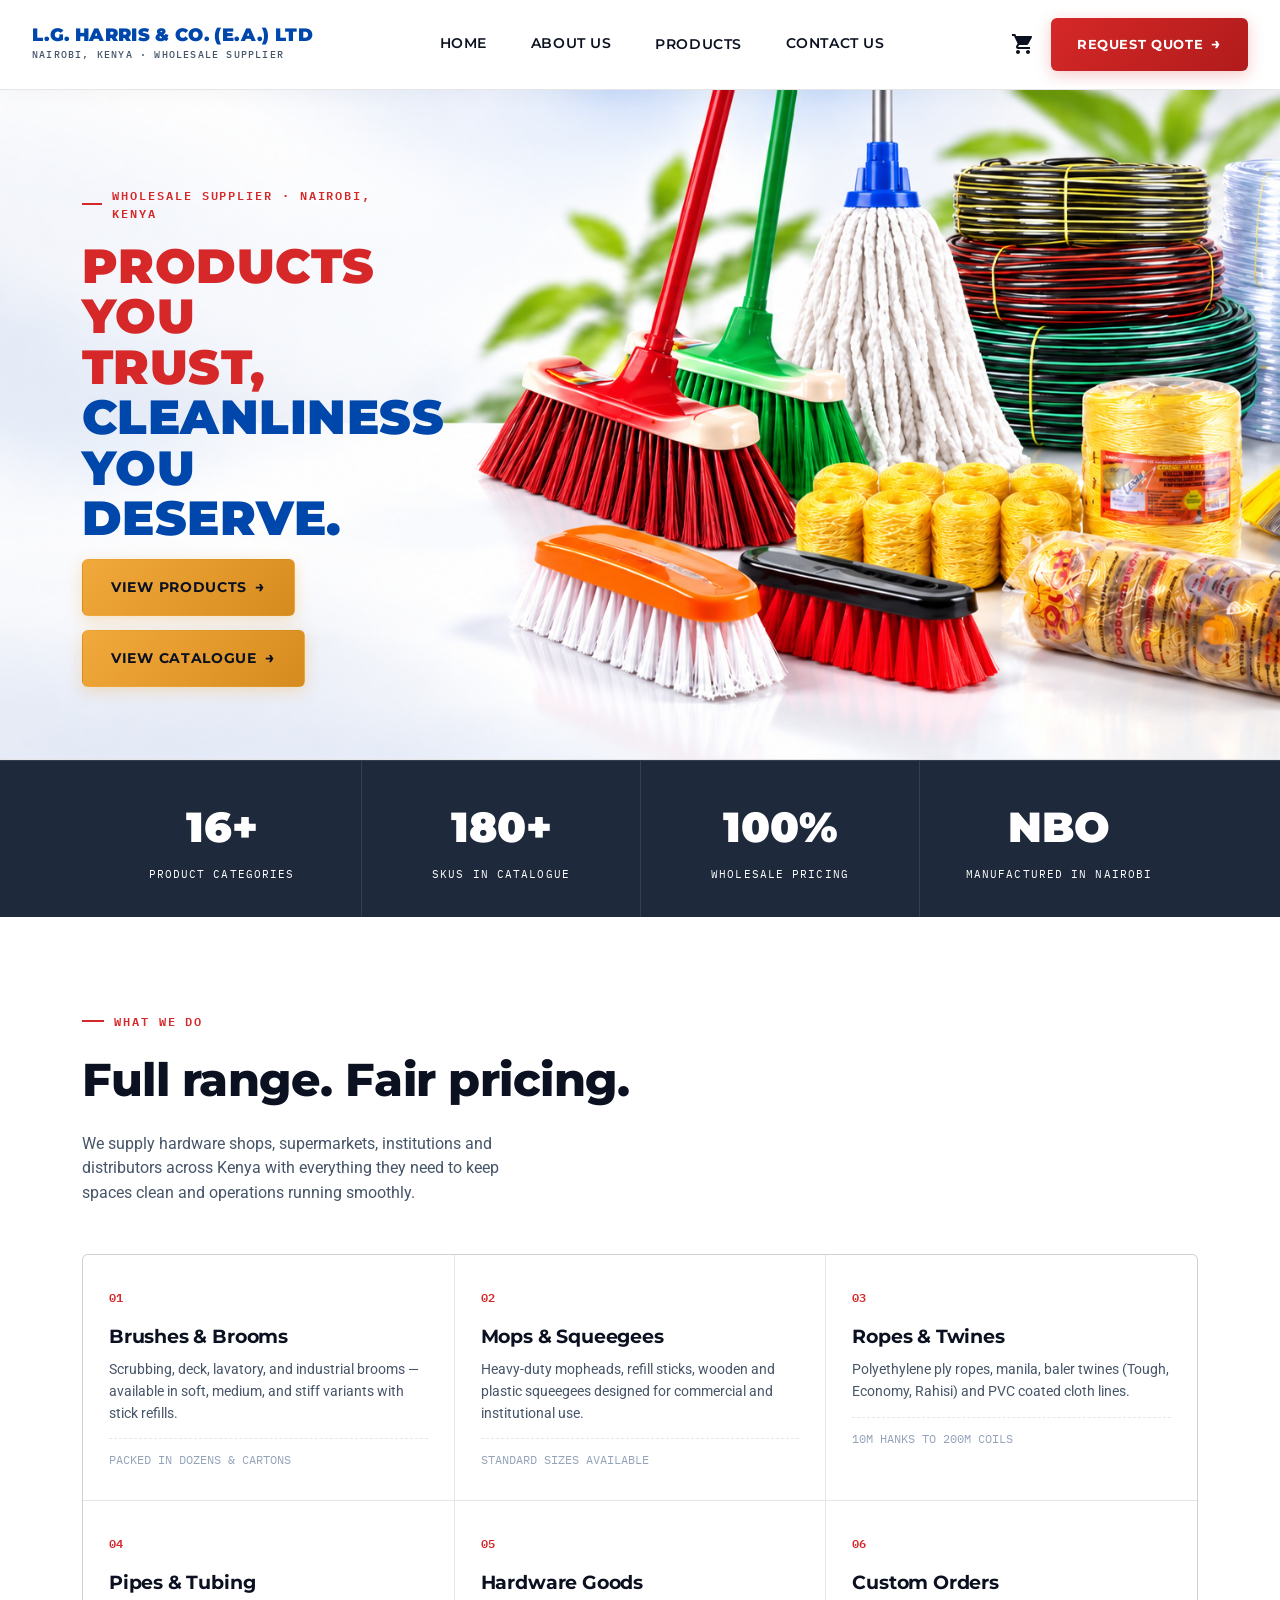
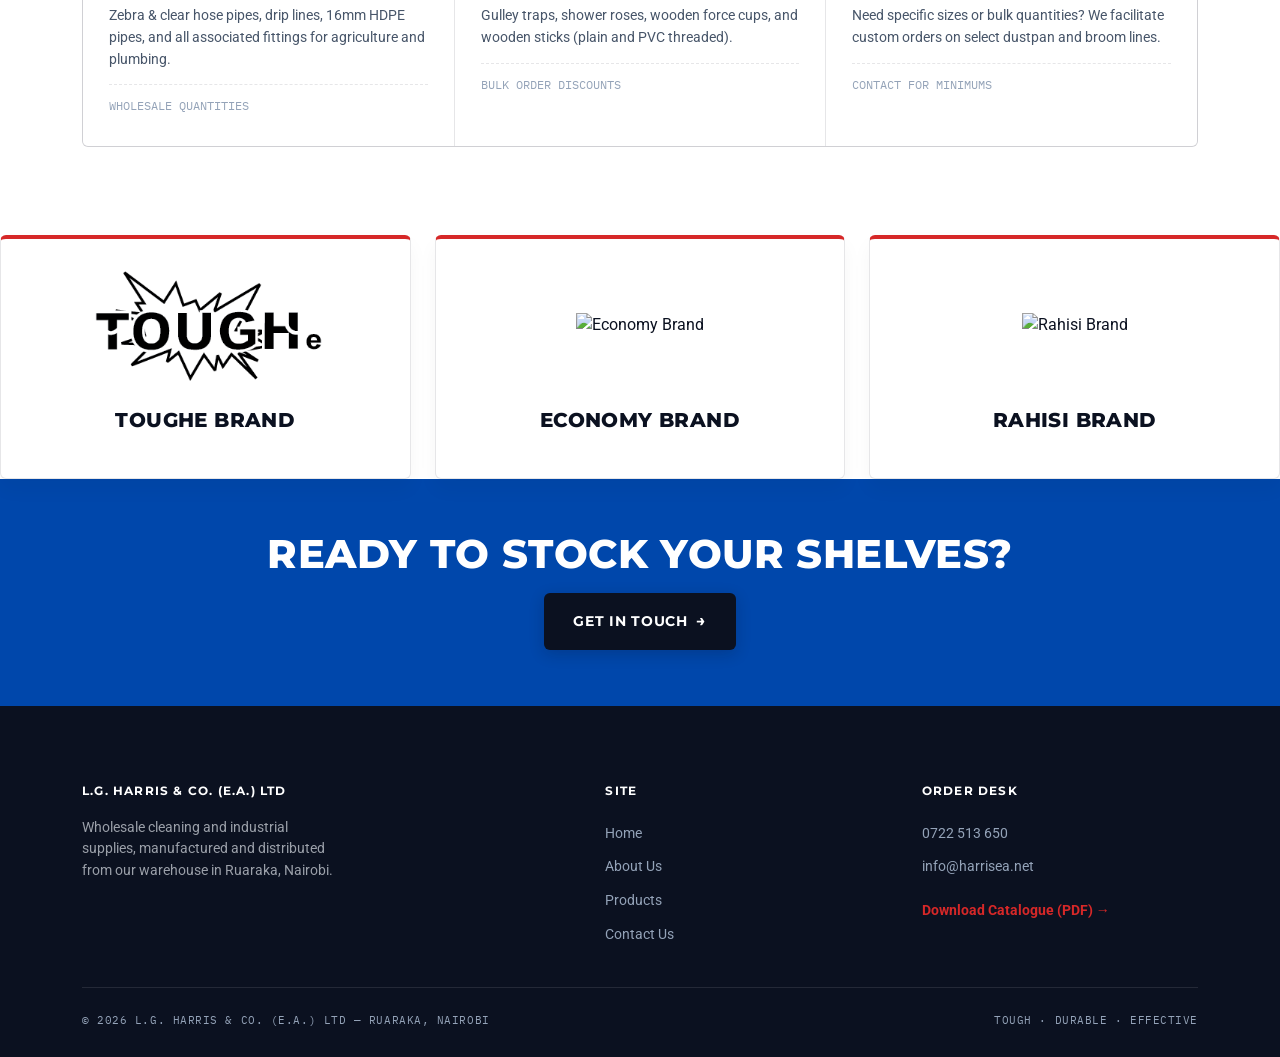
==== index.html @ 60a6fe1a "Update index.html" ====
<!DOCTYPE html>
<html lang="en">
<head>
<meta charset="UTF-8">
<meta name="viewport" content="width=device-width, initial-scale=1.0">
<title>L.G. Harris & Co. (E.A.) Ltd — Wholesale Cleaning & Industrial Supplies</title>
<meta name="description" content="Wholesale distributor of cleaning and industrial supplies in Kenya. Brushes, brooms, mops, ropes, and hose pipes.">
<link rel="stylesheet" href="styles.css">
</head>
<body>

<header class="site-nav">
  <div class="nav-inner">
    <a href="index.html" class="logo">
      <span class="logo-main">L.G. Harris &amp; Co. (E.A.) Ltd</span>
      <span class="logo-sub">Nairobi, Kenya · Wholesale Supplier</span>
    </a>
           <nav class="primary-links">
      <a href="index.html">Home</a>
      <a href="about-us.html">About Us</a>
      <div class="has-mega-menu">
        <a href="products.html">Products</a>
        <div class="mega-menu">
          <div class="mega-menu-col">
            <h5>Brushes</h5>
            <a href="products.html?category=Scrubbing Brushes">Scrubbing Brushes</a>
            <a href="products.html?category=Lavatory Brushes">Lavatory Brushes</a>
            <a href="products.html?category=Deck Scrubbing Brushes">Deck Scrubbing Brushes</a>
            <a href="products.html?category=Shoe Brushes">Shoe Brushes</a>
            <a href="products.html?category=Bottle Brushes">Bottle Brushes</a>
            <a href="products.html?category=Cobweb Brushes">Cobweb Brushes</a>
            <a href="products.html?category=Wire Brush">Wire Brush</a>
          </div>
          <div class="mega-menu-col">
            <h5>Brooms</h5>
            <a href="products.html?category=Brooms">Brooms</a>
            <a href="products.html?category=Industrial Brooms">Industrial Brooms</a>
            <a href="products.html?category=Hard Brooms">Hard Brooms</a>
            <a href="products.html?category=Plastic Broom Refill">Plastic Broom Refill</a>
            <a href="products.html?category=Brooms With Hooks">Brooms With Hooks</a>
            <a href="products.html?category=Light Sweeping Brooms">Light Sweeping Brooms</a>
            <a href="products.html?category=Wooden Sticks">Wooden Sticks</a>
          </div>
          <div class="mega-menu-col">
            <h5>Mops & More</h5>
            <a href="products.html?category=Mops">Mops</a>
            <a href="products.html?category=Squeegee">Squeegee</a>
            <a href="products.html?category=Dustpan And Brush">Dustpan And Brush</a>
            <a href="products.html?category=Cloth Line PVC">Cloth Line PVC</a>
            <a href="products.html?category=Polyethylene Ropes">Polyethylene Ropes</a>
            <a href="products.html?category=Hardware Goods">Hardware Goods</a>
            <a href="products.html?category=Force Cups">Force Cups</a>
            <a href="products.html?category=Hose Pipes">Hose Pipes</a>
          </div>
        </div>
      </div>
      <a href="contact-us.html">Contact Us</a>
    </nav>

    <div class="nav-actions">
      <a href="contact-us.html" class="nav-cart" title="View Inquiry List">
        <svg viewBox="0 0 24 24"><path d="M7 18c-1.1 0-1.99.9-1.99 2S5.9 22 7 22s2-.9 2-2-.9-2-2-2zM1 2v2h2l3.6 7.59-1.35 2.45c-.16.28-.25.61-.25.96 0 1.1.9 2 2 2h12v-2H7.42c-.14 0-.25-.11-.25-.25l.03-.12.9-1.63h7.45c.75 0 1.41-.41 1.75-1.03l3.58-6.49c.08-.14.12-.31.12-.48 0-.55-.45-1-1-1H5.21l-.94-2H1zm16 16c-1.1 0-1.99.9-1.99 2s.89 2 1.99 2 2-.9 2-2-.9-2-2-2z"/></svg>
        <span id="navCartCount">0</span>
      </a>
      <a href="contact-us.html" class="nav-cta">Request Quote</a>
    </div>
    <button class="hamburger" aria-label="Toggle menu">
      <span></span><span></span><span></span>
    </button>
  </div>
  <div class="mobile-panel">
    <a href="index.html">Home</a>
    <a href="about-us.html">About Us</a>
    <a href="products.html">Products</a>
    <a href="contact-us.html">Contact Us</a>
  </div>
</header>

<section class="hero hero-dark">
  <img src="images/home.png" alt="L.G. Harris Warehouse Background" class="hero-bg-img">
  <div class="hero-overlay"></div>
  <div class="wrap">
    <div class="hero-grid">
      <div>
        <span class="eyebrow">Wholesale Supplier · Nairobi, Kenya</span>
        <h1 class="display">Products you Trust, <br><span class="accent">cleanliness you Deserve.</span></h1>
        <div class="btn-row">
          <a href="product.html" class="btn btn-primary">View Products</a>
          <a href="catalogue.pdf" target="_blank" class="btn btn-primary">View Catalogue</a>
        </div>
      </div>
    </div>
  </div>
</section>

<section class="stats">
  <div class="wrap">
    <div class="stats-grid">
      <div class="stat reveal">
        <div class="num" data-target="16" data-suffix="+">0</div>
        <div class="lbl">Product Categories</div>
      </div>
      <div class="stat reveal">
        <div class="num" data-target="180" data-suffix="+">0</div>
        <div class="lbl">SKUs In Catalogue</div>
      </div>
      <div class="stat reveal">
        <div class="num" data-target="100" data-suffix="%">0</div>
        <div class="lbl">Wholesale Pricing</div>
      </div>
      <div class="stat reveal">
        <div class="num">NBO</div>
        <div class="lbl">Manufactured in Nairobi</div>
      </div>
    </div>
  </div>
</section>

<section class="section">
  <div class="wrap">
    <div class="section-head reveal">
      <span class="eyebrow">What We Do</span>
      <h2>Full range. Fair pricing.</h2>
      <p>We supply hardware shops, supermarkets, institutions and distributors across Kenya with everything they need to keep spaces clean and operations running smoothly.</p>
    </div>
    <div class="cat-grid reveal">
      <div class="cat-card">
        <span class="idx">01</span>
        <h3>Brushes & Brooms</h3>
        <p>Scrubbing, deck, lavatory, and industrial brooms — available in soft, medium, and stiff variants with stick refills.</p>
        <div class="pack">PACKED IN DOZENS & CARTONS</div>
      </div>
      <div class="cat-card">
        <span class="idx">02</span>
        <h3>Mops & Squeegees</h3>
        <p>Heavy-duty mopheads, refill sticks, wooden and plastic squeegees designed for commercial and institutional use.</p>
        <div class="pack">STANDARD SIZES AVAILABLE</div>
      </div>
      <div class="cat-card">
        <span class="idx">03</span>
        <h3>Ropes & Twines</h3>
        <p>Polyethylene ply ropes, manila, baler twines (Tough, Economy, Rahisi) and PVC coated cloth lines.</p>
        <div class="pack">10M HANKS TO 200M COILS</div>
      </div>
      <div class="cat-card">
        <span class="idx">04</span>
        <h3>Pipes & Tubing</h3>
        <p>Zebra & clear hose pipes, drip lines, 16mm HDPE pipes, and all associated fittings for agriculture and plumbing.</p>
        <div class="pack">WHOLESALE QUANTITIES</div>
      </div>
      <div class="cat-card">
        <span class="idx">05</span>
        <h3>Hardware Goods</h3>
        <p>Gulley traps, shower roses, wooden force cups, and wooden sticks (plain and PVC threaded).</p>
        <div class="pack">BULK ORDER DISCOUNTS</div>
      </div>
      <div class="cat-card">
        <span class="idx">06</span>
        <h3>Custom Orders</h3>
        <p>Need specific sizes or bulk quantities? We facilitate custom orders on select dustpan and broom lines.</p>
        <div class="pack">CONTACT FOR MINIMUMS</div>
      </div>
    </div>
  </div>
</section>

        <div class="brand-row reveal">
      <div class="brand-card">
        <div class="brand-logo"><img src="images/logo-toughe.png" alt="TOUGHe Brand"></div>
        <h4>TOUGHe Brand</h4>
      </div>
      <div class="brand-card">
        <div class="brand-logo"><img src="images/logo-economy.png" alt="Economy Brand"></div>
        <h4>Economy Brand</h4>
      </div>
      <div class="brand-card">
        <div class="brand-logo"><img src="images/logo-rahisi.png" alt="Rahisi Brand"></div>
        <h4>Rahisi Brand</h4>
      </div>
    </div>
    
</section>

<section class="cta-banner">
  <div class="wrap">
    <h2 class="display" style="letter-spacing:0.01em;">Ready to stock your shelves?</h2>
    <a href="contact-us.html" class="btn btn-primary">Get In Touch</a>
  </div>
</section>

<footer>
  <div class="wrap">
    <div class="footer-grid">
      <div>
        <h5>L.G. Harris &amp; Co. (E.A.) Ltd</h5>
        <p style="color:#9BA0A9; font-size:14px; max-width:32ch;">Wholesale cleaning and industrial supplies, manufactured and distributed from our warehouse in Ruaraka, Nairobi.</p>
      </div>
      <div>
        <h5>Site</h5>
        <a href="index.html">Home</a>
        <a href="about-us.html">About Us</a>
        <a href="products.html">Products</a>
        <a href="contact-us.html">Contact Us</a>
      </div>
      <div>
        <h5>Order Desk</h5>
        <a href="tel:+254722513650">0722 513 650</a>
        <a href="mailto:info@harrisea.net">info@harrisea.net</a>
        <a href="catalogue.pdf" target="_blank" style="margin-top:10px; color:var(--red); font-weight:700;">Download Catalogue (PDF) →</a>
      </div>
    </div>
    <div class="footer-bottom">
      <span>© 2026 L.G. HARRIS &amp; CO. (E.A.) LTD — RUARAKA, NAIROBI</span>
      <span>TOUGH · DURABLE · EFFECTIVE</span>
    </div>
  </div>
</footer>

<script src="script.js"></script>
</body>
</html>
---- styles.css ----
/* ============================================
   L.G. HARRIS & CO. — shared stylesheet
   ============================================ */

@import url('https://fonts.googleapis.com/css2?family=Montserrat:wght@400;500;600;700;800;900&family=Roboto:wght@300;400;500;700&family=IBM+Plex+Mono:wght@500;600&display=swap');

:root{
  --blue:#0B1120;        
  --blue-soft:#1E293B;   
  --green:#0E8A4F;       
  --green-dark:#0A6B3D;
  --red:#D62828;         
  --yellow:#F2A93B;      
  --yellow-deep:#D68B1E;
  --paper:#FFFFFF;       
  --paper-dim:#F8FAFC;   
  --steel:#475569;       
  --steel-light:#94A3B8; 
  --line: rgba(11,17,32,0.10);
  --line-light: rgba(255,255,255,0.10);
  --radius: 6px;
}

*,*::before,*::after{ box-sizing:border-box; }
html{ scroll-behavior:smooth; }
body{
  margin:0;
  background:var(--paper);
  color:var(--blue);
  font-family:'Roboto', sans-serif;
  font-size:16px;
  line-height:1.55;
  -webkit-font-smoothing:antialiased;
}
img{ max-width:100%; display:block; }
a{ color:inherit; text-decoration:none; }
ul{ list-style:none; margin:0; padding:0; }
h1,h2,h3,h4{ margin:0; font-family:'Montserrat', sans-serif; font-weight:800; letter-spacing:-0.01em; }
p{ margin:0; }
button{ font-family:'Roboto', sans-serif; cursor:pointer; }

.eyebrow{ font-family:'IBM Plex Mono',monospace; font-size:12px; font-weight:600; letter-spacing:0.16em; text-transform:uppercase; color:var(--red); display:inline-flex; align-items:center; gap:10px; }
.eyebrow::before{ content:""; width:22px; height:2px; background:var(--red); display:inline-block; }
.display{ font-family:'Montserrat', sans-serif; font-weight:900; text-transform:uppercase; letter-spacing:0.01em; line-height:0.96; }
.wrap{ max-width:1180px; margin:0 auto; padding:0 32px; }
:focus-visible{ outline:3px solid var(--yellow); outline-offset:2px; }

/* NAV */
header.site-nav{ position:sticky; top:0; z-index:100; background:var(--paper); border-bottom:1px solid var(--line); box-shadow: 0 4px 20px rgba(11,17,32,0.04); }
.nav-inner{ display:flex; align-items:center; justify-content: space-between; padding:18px 32px; max-width:1280px; margin:0 auto; }
.logo{ display:flex; flex-direction:column; gap:3px; text-decoration:none; flex-shrink: 0; }
.logo-main{ font-family:'Montserrat', sans-serif; font-weight:900; font-size:18px; letter-spacing:0.02em; color:#0047AB; text-transform:uppercase; line-height:1; }
.logo-sub{ font-family:'IBM Plex Mono',monospace; font-size:10px; font-weight:500; letter-spacing:0.12em; color:var(--steel); text-transform:uppercase; }
nav.primary-links{ display:flex; align-items:center; gap:40px; flex-shrink: 0; }
nav.primary-links a{ font-family:'Montserrat', sans-serif; font-size:14px; font-weight:600; text-transform:uppercase; letter-spacing:0.04em; padding:6px 2px; border-bottom:2px solid transparent; transition:border-color .15s ease, color .15s ease; }
nav.primary-links a:hover, nav.primary-links a[aria-current="page"]{ border-color:var(--red); color:var(--red); }

.nav-actions { display:flex; align-items:center; gap:16px; flex-shrink:0; }

/* NAV CART ICON */
.nav-cart { position: relative; display: flex; align-items: center; justify-content: center; color: var(--blue); transition: color 0.2s ease; }
.nav-cart:hover { color: var(--red); }
.nav-cart svg { width: 24px; height: 24px; fill: currentColor; }
.nav-cart span { position: absolute; top: -6px; right: -8px; background: var(--red); color: #fff; font-family: 'Montserrat', sans-serif; font-weight: 800; font-size: 10px; width: 18px; height: 18px; border-radius: 50%; display: flex; align-items: center; justify-content: center; border: 2px solid #fff; }

.nav-cta{ display: inline-flex; align-items:center; gap:8px; background: linear-gradient(135deg, var(--red), #B11B1B); color: var(--paper); font-family:'Montserrat', sans-serif; font-size:13px; font-weight:700; text-transform:uppercase; letter-spacing:0.05em; padding:14px 26px; border:none; border-radius:var(--radius); transition:all 0.3s cubic-bezier(0.25, 0.8, 0.25, 1); box-shadow: 0 4px 15px rgba(214, 40, 40, 0.25); position:relative; }
.nav-cta::after{ content:"→"; font-size:16px; font-weight:700; transition: transform 0.3s ease; }
.nav-cta:hover{ transform: translateY(-3px); box-shadow: 0 8px 25px rgba(214, 40, 40, 0.35); filter: brightness(1.1); }
.nav-cta:hover::after{ transform: translateX(4px); }
.hamburger{ display:none; flex-direction:column; gap:5px; background:none; border:none; padding:8px; }
.hamburger span{ width:24px; height:2px; background:var(--blue); }
.mobile-panel{ display:none; flex-direction:column; border-top:1px solid var(--line); background:var(--paper); }
.mobile-panel a{ padding:16px 32px; border-bottom:1px solid var(--line); font-family:'Montserrat', sans-serif; font-weight:600; text-transform:uppercase; font-size:14px; letter-spacing:0.04em; }
.mobile-panel.open{ display:flex; }

/* STATS */
.stats{ background:var(--blue-soft); border-top:1px solid var(--line-light); }
.stats-grid{ display:grid; grid-template-columns:repeat(4,1fr); }
.stat{ padding:34px 20px; text-align:center; border-left:1px solid var(--line-light); }
.stat:first-child{ border-left:none; }
.stat .num{ font-family:'Montserrat', sans-serif; font-weight:900; font-size:42px; color:#FFFFFF; }
.stat .lbl{ font-family:'IBM Plex Mono',monospace; font-size:11px; letter-spacing:0.1em; text-transform:uppercase; color:#FFFFFF; margin-top:6px; }

/* SECTIONS */
.section{ padding:88px 0; }
.section.tight{ padding:64px 0; }
.section-head{ max-width:640px; margin-bottom:48px; }
.section-head h2{ font-family:'Montserrat', sans-serif; font-weight:800; font-size:clamp(30px,4vw,46px); margin:14px 0 16px; }
.section-head p{ color:var(--steel); font-size:16px; max-width:52ch; }
.section.on-dark{ background:var(--blue); color:var(--paper); }
.section.on-dark .section-head p{ color:var(--steel-light); }
.section.on-dim{ background:var(--paper-dim); }

/* CATEGORY GRID */
.cat-grid{ display:grid; grid-template-columns:repeat(3,1fr); gap:1px; background:var(--line); border:1px solid var(--line); border-radius:var(--radius); overflow:hidden; }
.cat-card{ background:var(--paper); padding:30px 26px; transition:all 0.3s ease; }
.cat-card:hover{ background:#fff; transform: translateY(-3px); }
.cat-card .idx{ font-family:'IBM Plex Mono',monospace; font-size:12px; color:var(--red); font-weight:600; }
.cat-card h3{ font-family:'Montserrat', sans-serif; font-size:19px; font-weight:700; margin:12px 0 8px; }
.cat-card p{ color:var(--steel); font-size:14px; margin-bottom:14px; }
.cat-card .pack{ font-family:'IBM Plex Mono',monospace; font-size:12px; color:var(--steel-light); border-top:1px dashed var(--line); padding-top:12px; }

/* PRODUCT PAGE */
.filter-row{ display:flex; flex-wrap:wrap; gap:10px; margin-bottom:40px; }
.filter-btn{ background:transparent; border:1px solid var(--line); padding:10px 18px; font-family:'Montserrat', sans-serif; font-size:13px; font-weight:600; text-transform:uppercase; letter-spacing:0.03em; border-radius:var(--radius); transition:all .15s ease; }
.filter-btn.active, .filter-btn:hover{ background:var(--blue); color:var(--paper); border-color:var(--blue); }
.product-grid{ display:grid; grid-template-columns:repeat(3,1fr); gap:26px; }
.product-card{ background:#fff; border:1px solid var(--line); border-radius:var(--radius); overflow:hidden; transition:transform .15s ease, box-shadow .15s ease; }
.product-card:hover{ transform:translateY(-4px); box-shadow:0 14px 28px rgba(11,17,32,0.08); }
.ph-image{ aspect-ratio:4/3; background-color: #ffffff; display:flex; align-items:center; justify-content:center; position:relative; overflow:hidden; border-bottom: 1px solid var(--line); }
.ph-image span{ font-family:'IBM Plex Mono',monospace; font-size:11px; letter-spacing:0.08em; text-transform:uppercase; color:var(--steel); background:var(--paper); border:1px dashed var(--steel-light); padding:8px 12px; }
.product-body{ padding:20px; }
.product-body .tag{ font-family:'IBM Plex Mono',monospace; font-size:11px; color:var(--red); font-weight:600; text-transform:uppercase; letter-spacing:0.06em; }
.product-body h3{ font-family:'Montserrat', sans-serif; font-size:17px; font-weight:700; margin:8px 0 6px; }
.product-body p{ font-size:13.5px; color:var(--steel); margin-bottom:12px; }
.product-body .meta{ display:flex; justify-content:space-between; align-items:center; font-family:'IBM Plex Mono',monospace; font-size:12px; color:var(--steel-light); border-top:1px solid var(--line); padding-top:12px; }
.product-body .meta a{ color:var(--red); font-weight:600; text-transform:uppercase; }

/* PRODUCT BROWSER */
.browser-layout{ display:grid; grid-template-columns:260px 1fr; gap:40px; align-items:start; }
.cat-sidebar{ position:sticky; top:96px; }
.search-box{ position:relative; margin-bottom:32px; }
.search-box input{ width:100%; border:1px solid var(--line); background:#fff; padding:13px 40px 13px 14px; font-family:'Roboto', sans-serif; font-size:14px; border-radius:var(--radius); }
.search-box input:focus{ outline:none; border-color:var(--red); }
.search-box .icon{ position:absolute; right:12px; top:50%; transform:translateY(-50%); color:var(--steel-light); pointer-events:none; }
.sidebar-label{ font-family:'IBM Plex Mono',monospace; font-size:11px; letter-spacing:0.12em; text-transform:uppercase; color:var(--red); font-weight:600; margin-bottom:14px; }
.cat-nav{ border:1px solid var(--line); max-height:520px; overflow-y:auto; border-radius:var(--radius); }
.cat-nav button{ display:block; width:100%; text-align:left; background:#fff; border:none; border-bottom:1px solid var(--line); padding:13px 16px; font-family:'Montserrat', sans-serif; font-size:13px; font-weight:700; text-transform:uppercase; letter-spacing:0.02em; color:var(--blue); transition:background .12s ease, color .12s ease; }
.cat-nav button:last-child{ border-bottom:none; }
.cat-nav button:hover{ background:var(--paper-dim); }
.cat-nav button.active{ background:var(--blue); color:var(--yellow); }
.toolbar{ display:flex; justify-content:flex-end; align-items:center; margin-bottom:20px; }
.count-note{ font-family:'IBM Plex Mono',monospace; font-size:12px; color:var(--steel); text-transform:uppercase; letter-spacing:0.06em; }
.cat-tile-grid{ display:grid; grid-template-columns:repeat(3,1fr); gap:20px; }
.cat-tile{ background:#fff; border:1px solid var(--line); text-align:center; overflow:hidden; border-radius:var(--radius); transition:transform .15s ease, box-shadow .15s ease; }
.cat-tile:hover{ transform:translateY(-3px); box-shadow:0 12px 24px rgba(11,17,32,0.08); }
.cat-tile .ph-image{ aspect-ratio:1/1; }
.cat-tile .tile-body{ padding:16px 12px 20px; }
.cat-tile h3{ font-family:'Montserrat', sans-serif; font-size:14.5px; font-weight:800; text-transform:uppercase; letter-spacing:0.02em; padding-bottom:8px; margin-bottom:6px; border-bottom:2px solid var(--red); display:inline-block; }
.cat-tile .tile-code { font-family: 'IBM Plex Mono', monospace; font-size: 11px; color: var(--steel); font-weight: 600; }
.cat-tile.hidden{ display:none; }

/* PROFESSIONAL IMAGE ZOOM & STYLING */
.cat-tile .ph-image img { width: 100%; height: 100%; object-fit: cover; position: absolute; top: 0; left: 0; background-color: #ffffff; transition: transform 0.4s ease-in-out; }
.cat-tile:hover .ph-image img { transform: scale(1.08); }

/* FULL LINE INDEX */
.line-group{ margin-bottom:36px; }
.line-group:last-child{ margin-bottom:0; }
.line-group h4{ font-family:'IBM Plex Mono',monospace; font-size:12px; letter-spacing:0.12em; text-transform:uppercase; color:var(--red); font-weight:600; margin-bottom:16px; padding-bottom:10px; border-bottom:1px solid var(--line); }
.line-list{ display:grid; grid-template-columns:repeat(2,1fr); gap:0 40px; }
.line-list li{ display:flex; align-items:baseline; gap:10px; font-family:'Montserrat', sans-serif; font-size:14.5px; font-weight:600; padding:11px 0; border-bottom:1px dashed var(--line); text-transform:uppercase; letter-spacing:0.01em; }
.line-list li::before{ content:"—"; color:var(--red); font-weight:700; flex-shrink:0; }

/* BRANDS */
.brand-row{ display:grid; grid-template-columns:repeat(3,1fr); gap:24px; }
.brand-card{ 
  background:#FFFFFF !important; /* Forces white background, overriding any cache */
  color:var(--blue); 
  padding:32px; 
  border-radius:var(--radius); 
  border: 1px solid var(--line);
  box-shadow: 0 10px 20px rgba(11,17,32,0.04);
  text-align: center; 
  transition: transform 0.3s ease, box-shadow 0.3s ease;
  border-top: 4px solid var(--red); /* Red accent line at top */
}
.brand-card:hover { 
  transform: translateY(-4px); 
  box-shadow: 0 14px 28px rgba(11,17,32,0.08); 
}
.brand-logo { 
  width: 100%; 
  height: 110px; 
  margin-bottom: 24px; 
  background: transparent !important; /* No grey box */
  border: none;
  border-radius: 0;
  overflow: hidden; 
  display: flex; 
  align-items: center; 
  justify-content: center; 
  padding: 0;
}
.brand-logo img { 
  width: auto;
  max-width: 100%; 
  max-height: 100%; 
  height: auto;
  object-fit: contain; 
  object-position: center;
}
.brand-card h4{ font-family:'Montserrat', sans-serif; font-weight:800; font-size:20px; text-transform:uppercase; letter-spacing:0.02em; margin-bottom:10px; color: var(--blue); }
.brand-card p{ color:var(--steel); font-size:14px; }

/* ABOUT */
.about-grid{ display:grid; grid-template-columns:0.9fr 1.1fr; gap:64px; align-items:start; }
.about-media{ aspect-ratio:3/4; background:var(--paper-dim); position:relative; overflow:hidden; border-radius:var(--radius); }
.about-media img { width: 100%; height: 100%; object-fit: cover; position: absolute; top: 0; left: 0; z-index: 1; }
.about-media::after{ content:""; position:absolute; inset:0; background: linear-gradient(to top, rgba(11,17,32,0.7) 0%, transparent 50%); z-index: 2; }
.about-media .cap{ position:absolute; bottom:20px; left:20px; color:var(--paper); font-family:'IBM Plex Mono',monospace; font-size:11px; letter-spacing:0.1em; text-transform:uppercase; z-index: 3; background: rgba(11,17,32,0.6); padding: 6px 12px; border-radius: 4px; }
.value-list{ margin-top:28px; display:flex; flex-direction:column; gap:0; }
.value-item{ display:flex; gap:16px; padding:18px 0; border-bottom:1px solid var(--line); }
.value-item:first-child{ border-top:1px solid var(--line); }
.value-item .check{ width:26px; height:26px; flex-shrink:0; background:var(--red); display:flex; align-items:center; justify-content:center; font-family:'Montserrat', sans-serif; font-weight:800; font-size:14px; color:var(--paper); border-radius:4px; }
.value-item p{ font-size:15px; color:var(--steel); padding-top:3px; }
.value-item strong{ color:var(--blue); }
.timeline-note{ font-family:'IBM Plex Mono',monospace; font-size:12px; color:var(--steel-light); margin-top:24px; }

/* CONTACT */
.contact-grid{ display:grid; grid-template-columns:0.85fr 1.15fr; gap:56px; }
.info-block{ display:flex; flex-direction:column; gap:28px; }
.info-item .lbl{ font-family:'IBM Plex Mono',monospace; font-size:11px; letter-spacing:0.1em; text-transform:uppercase; color:var(--red); margin-bottom:8px; display:block; }
.info-item p, .info-item a{ font-size:16px; }
.info-item a:hover{ color:var(--red); }
form.quote-form{ background:#fff; border:1px solid var(--line); padding:36px; border-radius:var(--radius); }
.form-row{ margin-bottom:20px; }
.form-row label{ display:block; font-size:12px; font-weight:700; font-family:'Montserrat', sans-serif; text-transform:uppercase; letter-spacing:0.05em; margin-bottom:8px; color:var(--steel); }
.form-row input, .form-row textarea{ width:100%; border:1px solid var(--line); background:var(--paper-dim); padding:13px 14px; font-family:'Roboto', sans-serif; font-size:14.5px; color:var(--blue); border-radius:var(--radius); }
.form-row input:focus, .form-row textarea:focus{ outline:none; border-color:var(--red); background:#fff; }
.form-row textarea{ min-height:150px; resize:vertical; }
.submit-btn{ background:var(--red); color:var(--paper); border:none; padding:15px 30px; font-family:'Montserrat', sans-serif; font-size:14px; font-weight:700; text-transform:uppercase; letter-spacing:0.05em; width:100%; border-radius:var(--radius); transition:background .15s ease; }
.submit-btn:hover{ background:#B11B1B; }
.form-note{ font-size:12px; color:var(--steel-light); margin-top:12px; font-family:'IBM Plex Mono',monospace; }

/* ACCORDION FAQ */
.faq-wrap { max-width: 760px; margin: 0 auto; }
.faq-item { background: #fff; border: 1px solid var(--line); border-radius: var(--radius); margin-bottom: 12px; overflow: hidden; }
.faq-q { width: 100%; background: none; border: none; padding: 18px 24px; text-align: left; font-family: 'Montserrat', sans-serif; font-weight: 700; font-size: 15px; color: var(--blue); display: flex; justify-content: space-between; align-items: center; cursor: pointer; transition: background 0.2s ease; }
.faq-q:hover { background: var(--paper-dim); }
.faq-icon { font-size: 24px; font-weight: 400; transition: transform 0.3s ease; }
.faq-item.active .faq-q { color: var(--red); }
.faq-item.active .faq-icon { transform: rotate(45deg); color: var(--red); } 
.faq-a { max-height: 0; overflow: hidden; transition: max-height 0.3s ease, padding 0.3s ease; padding: 0 24px; }
.faq-item.active .faq-a { max-height: 200px; padding: 0 24px 20px 24px; color: var(--steel); font-size: 15px; line-height: 1.6; }

/* CTA BANNER */
.cta-banner{ background:#0047AB; color:var(--paper); padding:56px 0; text-align:center; }
.cta-banner h2{ font-family:'Montserrat', sans-serif; font-weight:800; font-size:clamp(26px,4vw,40px); margin-bottom:20px; }
.cta-banner .btn-primary{ background:var(--blue); color:var(--paper); box-shadow: 0 4px 15px rgba(11,17,32,0.2); }
.cta-banner .btn-primary:hover{ background:var(--yellow); color:var(--blue); }

/* FOOTER */
footer{ background:var(--blue); color:var(--steel-light); padding:56px 0 28px; }
.footer-grid{ display:grid; grid-template-columns:1.4fr 0.8fr 0.8fr; gap:40px; padding-bottom:36px; border-bottom:1px solid var(--line-light); }
.footer-grid h5{ color:var(--paper); font-family:'Montserrat', sans-serif; font-weight:700; font-size:12px; letter-spacing:0.1em; text-transform:uppercase; margin-bottom:16px; }
.footer-grid a{ display:block; padding:6px 0; font-size:14px; transition:color .15s ease; }
.footer-grid a:hover{ color:var(--red); }
.footer-bottom{ display:flex; justify-content:space-between; align-items:center; padding-top:24px; font-family:'IBM Plex Mono',monospace; font-size:11px; letter-spacing:0.05em; flex-wrap:wrap; gap:12px; }

/* SCROLL REVEAL */
.reveal{ opacity:0; transform:translateY(24px); transition:opacity .6s ease, transform .6s ease; }
.reveal.in{ opacity:1; transform:none; }

/* ==========================================
   MODAL (PROFESSIONAL SIDE-BY-SIDE LAYOUT)
   ========================================== */
.modal { 
  display: none; 
  position: fixed; 
  z-index: 1000; 
  left: 0; top: 0; width: 100%; height: 100%; 
  overflow: auto; 
  background-color: rgba(11,17,32,0.8); 
  backdrop-filter: blur(4px); 
  padding: 20px;
  align-items: center;
  justify-content: center;
}
.modal-inner { 
  display: flex; 
  flex-direction: row; 
  background: #fff; 
  border-radius: 12px; 
  max-width: 850px; 
  width: 100%; 
  position: relative; 
  overflow: hidden; 
  box-shadow: 0 20px 50px rgba(0,0,0,0.3);
  max-height: 90vh;
}
.modal-close { 
  position: absolute; 
  top: 12px; right: 15px; 
  color: var(--steel); 
  font-size: 28px; 
  font-weight: bold; 
  transition: 0.3s; 
  cursor: pointer; 
  z-index: 2; 
  background: rgba(255,255,255,0.9); 
  border-radius: 50%; 
  width: 34px; height: 34px; 
  display: flex; align-items: center; justify-content: center; 
  line-height: 1;
}
.modal-close:hover { color: var(--red); background: #fff; }

.modal-img-wrap { 
  flex: 1; 
  background-color: #f8fafc; 
  display: flex; 
  align-items: center; 
  justify-content: center; 
  overflow: hidden;
  min-height: 400px;
  border-right: 1px solid var(--line);
}
.modal-content { 
  max-width: 90%; 
  max-height: 90%; 
  object-fit: contain;
}

.modal-details { 
  flex: 1; 
  padding: 40px 30px; 
  text-align: left; 
  display: flex; 
  flex-direction: column; 
  justify-content: center; 
}
.modal-details h3 { 
  font-family: 'Montserrat', sans-serif; 
  font-size: 24px; 
  font-weight: 800; 
  color: var(--blue); 
  margin-bottom: 20px; 
  line-height: 1.2;
}
.modal-specs {
  border-top: 1px solid var(--line);
  border-bottom: 1px solid var(--line);
  padding: 16px 0;
  margin-bottom: 24px;
}
.spec-row {
  display: flex;
  justify-content: space-between;
  margin-bottom: 8px;
  font-size: 13px;
}
.spec-row:last-child { margin-bottom: 0; }
.spec-label { color: var(--steel); font-weight: 600; }
.spec-value { color: var(--blue); font-weight: 700; font-family: 'IBM Plex Mono', monospace; }

.modal-qty { 
  display: flex; 
  align-items: center; 
  gap: 12px;
  margin-bottom: 24px;
}
.qty-label { font-size: 13px; font-weight: 700; color: var(--blue); text-transform: uppercase; font-family: 'Montserrat', sans-serif; }
.qty-controls {
  display: inline-flex; 
  align-items: center; 
  border: 1px solid var(--line); 
  border-radius: 4px; 
  overflow: hidden; 
  width: fit-content;
}
.qty-controls button { background: var(--paper-dim); border: none; width: 36px; height: 36px; font-size: 18px; cursor: pointer; font-weight: 700; color: var(--blue); transition: all 0.2s; }
.qty-controls button:hover { background: var(--blue); color: #fff; }
.qty-controls input { width: 50px; text-align: center; border: none; border-left: 1px solid var(--line); border-right: 1px solid var(--line); height: 36px; font-family: 'Montserrat', sans-serif; font-weight: 700; color: var(--blue); outline: none; -moz-appearance: textfield; }
.qty-controls input::-webkit-outer-spin-button, .qty-controls input::-webkit-inner-spin-button { -webkit-appearance: none; margin: 0; }

.modal-actions { display: flex; flex-direction: column; gap: 10px; }
.modal-add-btn { 
  width: 100%; 
  display: inline-flex; 
  align-items: center; 
  justify-content: center; 
  gap: 8px; 
  padding: 14px 24px; 
  background: linear-gradient(135deg, var(--yellow), var(--yellow-deep)); 
  color: var(--blue); 
  border: none; 
  border-radius: var(--radius); 
  font-family: 'Montserrat', sans-serif; 
  font-weight: 700; 
  font-size: 14px; 
  cursor: pointer; 
  box-shadow: 0 4px 15px rgba(242, 169, 59, 0.3); 
  transition: all 0.2s ease; 
}
.modal-add-btn:hover { transform: translateY(-2px); box-shadow: 0 6px 20px rgba(242, 169, 59, 0.4); }
.modal-add-btn.added { background: var(--green); color: #fff; box-shadow: 0 4px 15px rgba(14, 138, 79, 0.3); }

.modal-remove-btn {
  width: 100%; 
  display: none; 
  align-items: center; 
  justify-content: center; 
  gap: 8px; 
  padding: 12px 24px; 
  background: transparent; 
  color: var(--red); 
  border: 1px solid var(--red);
  border-radius: var(--radius); 
  font-family: 'Montserrat', sans-serif; 
  font-weight: 700; 
  font-size: 13px; 
  cursor: pointer; 
  transition: all 0.2s ease; 
}
.modal-remove-btn:hover { background: var(--red); color: #fff; }

.modal-proceed-btn {
  width: 100%; 
  display: inline-flex; 
  align-items: center; 
  justify-content: center; 
  gap: 8px; 
  padding: 14px 24px; 
  background: var(--blue); 
  color: #fff; 
  border: 1px solid var(--blue);
  border-radius: var(--radius); 
  font-family: 'Montserrat', sans-serif; 
  font-weight: 700; 
  font-size: 14px; 
  cursor: pointer; 
  transition: all 0.2s ease; 
}
.modal-proceed-btn:hover { background: var(--red); border-color: var(--red); }

/* MODAL: FEATURED PRODUCTS */
.modal-related { margin-top: 28px; border-top: 1px solid var(--line); padding-top: 20px; }
.modal-related h4 { font-family: 'Montserrat', sans-serif; font-size: 13px; font-weight: 700; color: var(--blue); text-transform: uppercase; margin-bottom: 12px; letter-spacing: 0.03em; }
.related-grid { display: grid; grid-template-columns: repeat(4, 1fr); gap: 10px; }
.related-item { cursor: pointer; text-align: center; border-radius: 4px; overflow: hidden; transition: transform 0.2s ease; }
.related-item:hover { transform: translateY(-2px); }
.related-item img { width: 100%; height: 70px; object-fit: cover; background: var(--paper-dim); border: 1px solid var(--line); border-radius: 4px; margin-bottom: 4px; transition: border-color 0.2s ease; }
.related-item:hover img { border-color: var(--yellow); }
.related-item span { display: block; font-size: 9px; color: var(--steel); font-family: 'IBM Plex Mono', monospace; overflow: hidden; text-overflow: ellipsis; white-space: nowrap; }

/* SIMPLE MODAL */
.simple-modal { display: none; position: fixed; z-index: 1000; left: 0; top: 0; width: 100%; height: 100%; overflow: auto; background-color: rgba(11,17,32,0.9); padding-top: 60px; align-items: center; justify-content: center; }
.simple-modal-content { margin: auto; display: block; max-width: 80%; max-height: 80vh; object-fit: contain; border-radius: 8px; box-shadow: 0 10px 30px rgba(0,0,0,0.5); }
.simple-modal-close { position: absolute; top: 20px; right: 35px; color: #ffffff; font-size: 40px; font-weight: bold; transition: 0.3s; cursor: pointer; font-family: 'Montserrat', sans-serif; }
.simple-modal-close:hover { color: var(--red); }

/* ==========================================
   HERO SECTION
   ========================================== */
.hero{ position: relative; overflow: hidden; padding: 96px 0 72px; border-bottom: 1px solid var(--line); background: var(--paper); }
.hero-bg-img { position: absolute; top: 0; left: 0; width: 100%; height: 100%; object-fit: cover; z-index: 1; filter: brightness(1.0); }
.hero-overlay { background: none; z-index: 2; }
.hero .wrap{ position: relative; z-index: 3; }
.hero-grid{ display:grid; grid-template-columns:1fr; gap:56px; align-items:end; }

/* Default text color for normal heroes (About, Products, Contact) */
.hero h1{ font-family:'Montserrat', sans-serif; font-weight:900; font-size:clamp(42px,6.2vw,84px); color:#0047AB; margin:18px 0 22px; }
.hero h1 .accent{ color:var(--red); }
.hero p.lede{ font-size:18px; color:var(--steel); max-width:46ch; margin-bottom:32px; }

/* Override text color ONLY for the Home page hero with background image */
.hero-dark h1{ 
  color:var(--red); 
  margin-bottom: 16px; 
  max-width: 300px; /* Forces the title to wrap tightly instead of stretching right */
  font-size: clamp(32px, 4vw, 48px); /* Slightly smaller so it fits neatly */
  line-height: 1.05;
} 
.hero-dark h1 .accent{ color:#0047AB; display: block; } /* Puts "cleanliness you deserve" on a new line */
.hero-dark p.lede{ color:var(--steel); max-width: 32ch; font-size: 15px; }
.hero-dark .btn-outline{ border-color:#0047AB; color:#0047AB; }
.hero-dark .btn-outline:hover{ border-color:var(--red); color:var(--red); background: rgba(214, 40, 40, 0.05); }

/* Force text to the far left white space and away from center brushes */
.hero-dark .hero-grid {
  display: flex; 
  justify-content: flex-start; 
  align-items: center; 
  height: 100%;
  padding-left: 0; /* Ensures it starts at the very edge of the left margin */
}
.hero-dark .hero-grid > div {
  background: none;
  padding: 0;
  border: none;
  width: 35%; 
  max-width: 340px; 
}
/* Force text to the far left white space and away from center brushes */
.hero-dark .hero-grid {
  display: flex; 
  justify-content: flex-start; 
  align-items: center; 
  height: 100%;
}
.hero-dark .hero-grid > div {
  background: none;
  padding: 0;
  border: none;
  width: 30%; /* Forces it to only take the left 30% of the screen */
  max-width: 320px; /* Keeps it locked in the left corner */
}
.hero-dark p.lede {
  max-width: 32ch; /* Prevents the paragraph from stretching right into the brushes */
}

/* Buttons (Shared) */
.btn-row{ display:flex; gap:14px; flex-wrap:wrap; }
.btn{ display:inline-flex; align-items:center; gap:8px; padding:15px 28px; font-family:'Montserrat', sans-serif; font-size:14px; font-weight:700; text-transform:uppercase; letter-spacing:0.05em; border:1px solid transparent; border-radius:var(--radius); transition: all 0.3s cubic-bezier(0.25, 0.8, 0.25, 1); }
.btn::after{ content:"→"; font-size:16px; transition: transform 0.3s ease; }
.btn:hover::after{ transform: translateX(4px); }
.btn-primary{ background: linear-gradient(135deg, var(--yellow), var(--yellow-deep)); color:var(--blue); box-shadow: 0 4px 15px rgba(242, 169, 59, 0.3); }
.btn-primary:hover{ transform: translateY(-3px); box-shadow: 0 8px 25px rgba(242, 169, 59, 0.4); filter: brightness(1.1); }
.btn-outline{ border-color:#0047AB; color:#0047AB; }
.btn-outline:hover{ border-color:var(--red); color:var(--red); background: rgba(214, 40, 40, 0.05); }

/* RESPONSIVE */
@media (max-width:900px){
  .line-list{ grid-template-columns:1fr; }
  .hero-grid{ grid-template-columns:1fr; }
  .stats-grid{ grid-template-columns:repeat(2,1fr); }
  .stat:nth-child(3){ border-left:none; }
  .cat-grid{ grid-template-columns:repeat(2,1fr); }
  .product-grid{ grid-template-columns:repeat(2,1fr); }
  .brand-row{ grid-template-columns:1fr; }
  .about-grid{ grid-template-columns:1fr; }
  .contact-grid{ grid-template-columns:1fr; }
  .footer-grid{ grid-template-columns:1fr; gap:28px; }
  .browser-layout{ grid-template-columns:1fr; }
  .cat-sidebar{ position:static; }
  .cat-nav{ max-height:280px; }
  .cat-tile-grid{ grid-template-columns:repeat(2,1fr); }
  
  /* Stack Modal on Tablets */
  .modal-inner { flex-direction: column; max-width: 400px; }
  .modal-img-wrap { min-height: 250px; border-right: none; border-bottom: 1px solid var(--line); }
  .modal-details { padding: 24px; text-align: center; align-items: center; }
  .modal-specs { width: 100%; }
  .related-grid { grid-template-columns: repeat(3, 1fr); }
}
@media (max-width:640px){
  .line-list{ grid-template-columns:1fr; }
  .wrap{ padding:0 20px; }
  nav.primary-links, .nav-cta{ display:none; }
  .hamburger{ display:flex; }
  .nav-inner{ justify-content: space-between; }
  .cat-grid{ grid-template-columns:1fr; }
  .product-grid{ grid-template-columns:1fr; }
  .stats-grid{ grid-template-columns:repeat(2,1fr); }
  .stat{ padding:26px 12px; }
  .stat .num{ font-size:32px; }
  .hero{ padding:64px 0 48px; }
  .section{ padding:56px 0; }
  .cat-tile-grid{ grid-template-columns:1fr; }
  .simple-modal-content { max-width: 95%; }
  .simple-modal-close { right: 15px; top: 10px; }
}
@media (prefers-reduced-motion: reduce){
  html{ scroll-behavior:auto; }
  .reveal{ transition:none; opacity:1; transform:none; }
}

/* ==========================================
   MEGA MENU (Product Hover Dropdown)
   ========================================== */
.has-mega-menu { position: relative; }
.mega-menu {
  position: absolute;
  top: calc(100% + 15px);
  left: 50%;
  background: #fff;
  border: 1px solid var(--line);
  border-radius: var(--radius);
  box-shadow: 0 20px 40px rgba(11,17,32,0.15);
  padding: 28px;
  width: 640px;
  display: grid;
  grid-template-columns: repeat(3, 1fr);
  gap: 32px;
  opacity: 0;
  visibility: hidden;
  transform: translateX(-50%) translateY(10px);
  transition: opacity 0.25s ease, visibility 0.25s ease, transform 0.25s ease;
  z-index: 200;
}
.has-mega-menu:hover .mega-menu {
  opacity: 1;
  visibility: visible;
  transform: translateX(-50%) translateY(0);
}
.mega-menu::before {
  content: "";
  position: absolute;
  top: -15px;
  left: 0;
  right: 0;
  height: 15px;
}
.mega-menu-col h5 {
  font-family: 'IBM Plex Mono', monospace;
  font-size: 11px;
  letter-spacing: 0.12em;
  text-transform: uppercase;
  color: var(--red);
  font-weight: 600;
  margin: 0 0 12px 0;
  padding-bottom: 8px;
  border-bottom: 1px solid var(--line);
}
nav.primary-links .mega-menu a {
  display: block;
  padding: 5px 0;
  font-size: 13px;
  color: var(--steel);
  font-weight: 500;
  text-transform: none;
  letter-spacing: 0;
  border: none;
  transition: color 0.2s ease, padding-left 0.2s ease;
  font-family: 'Roboto', sans-serif;
}
nav.primary-links .mega-menu a:hover {
  color: var(--red);
  border: none;
  padding-left: 6px;
}
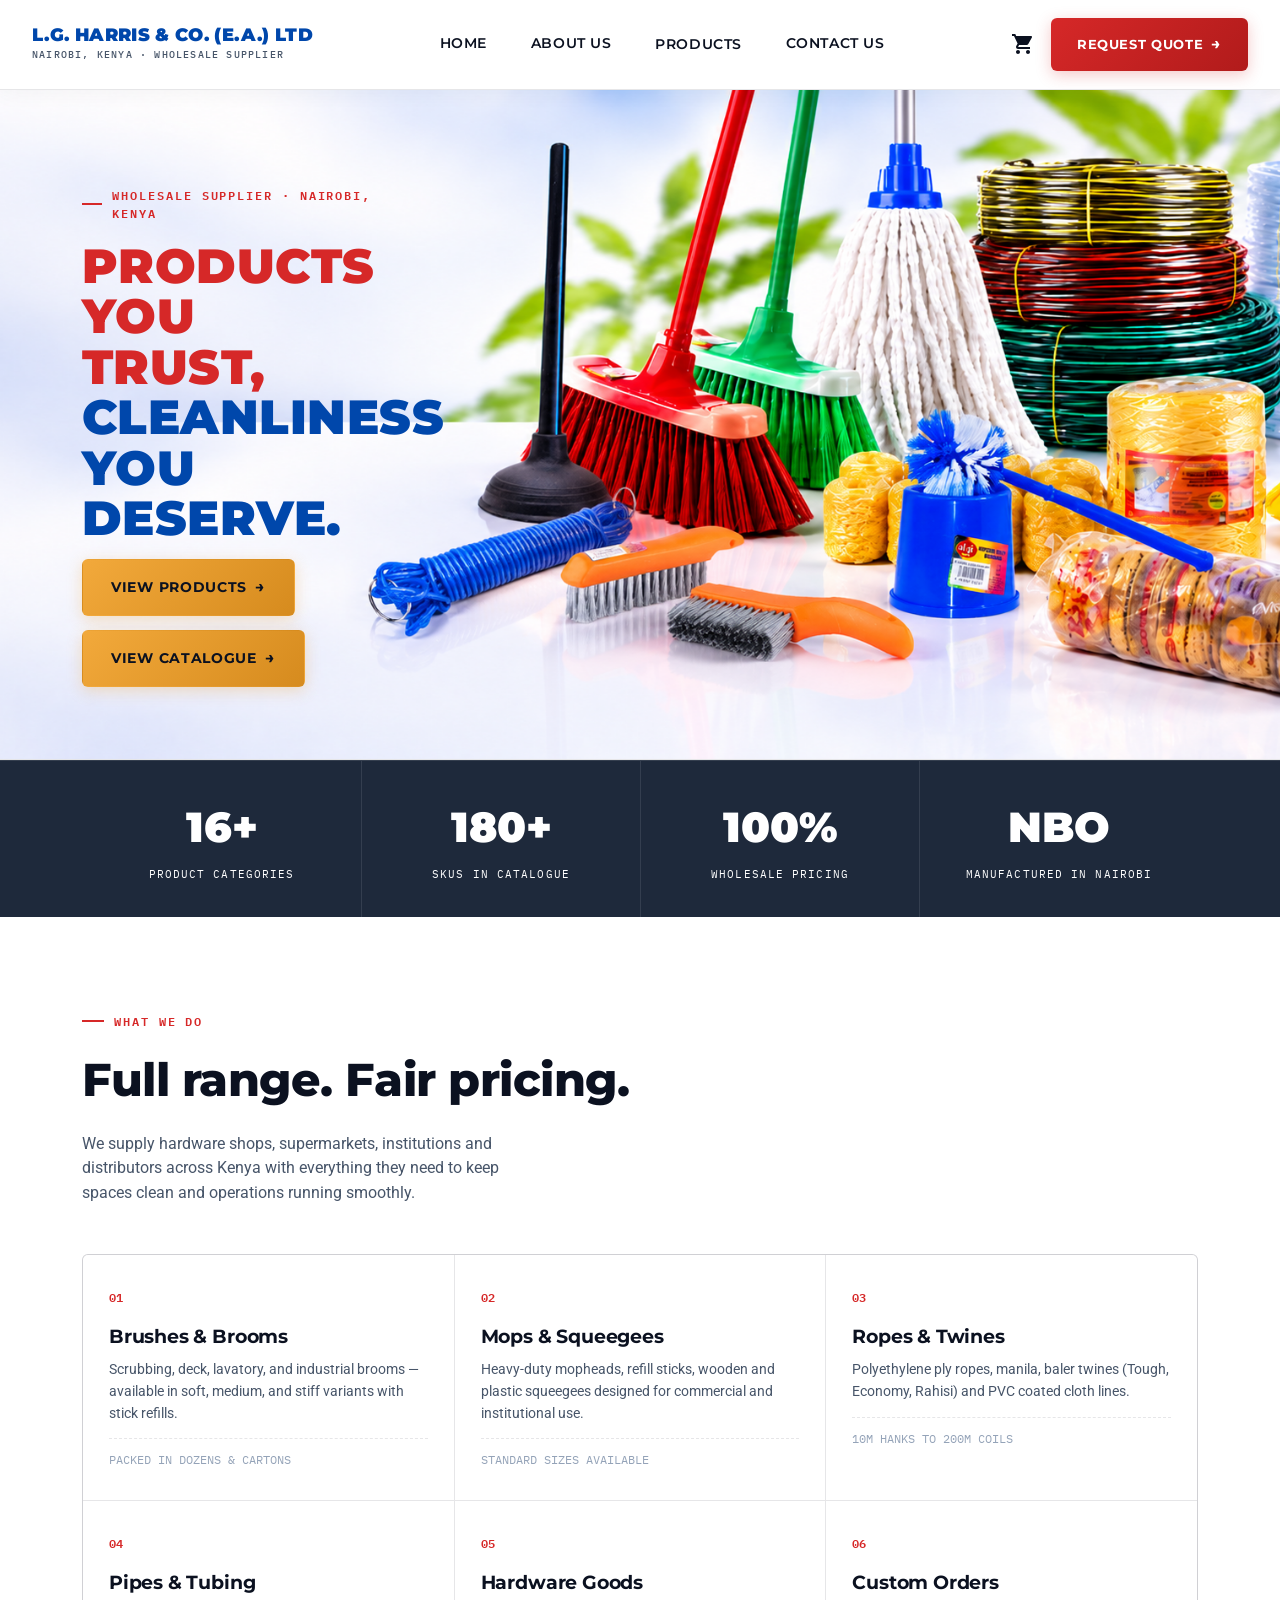
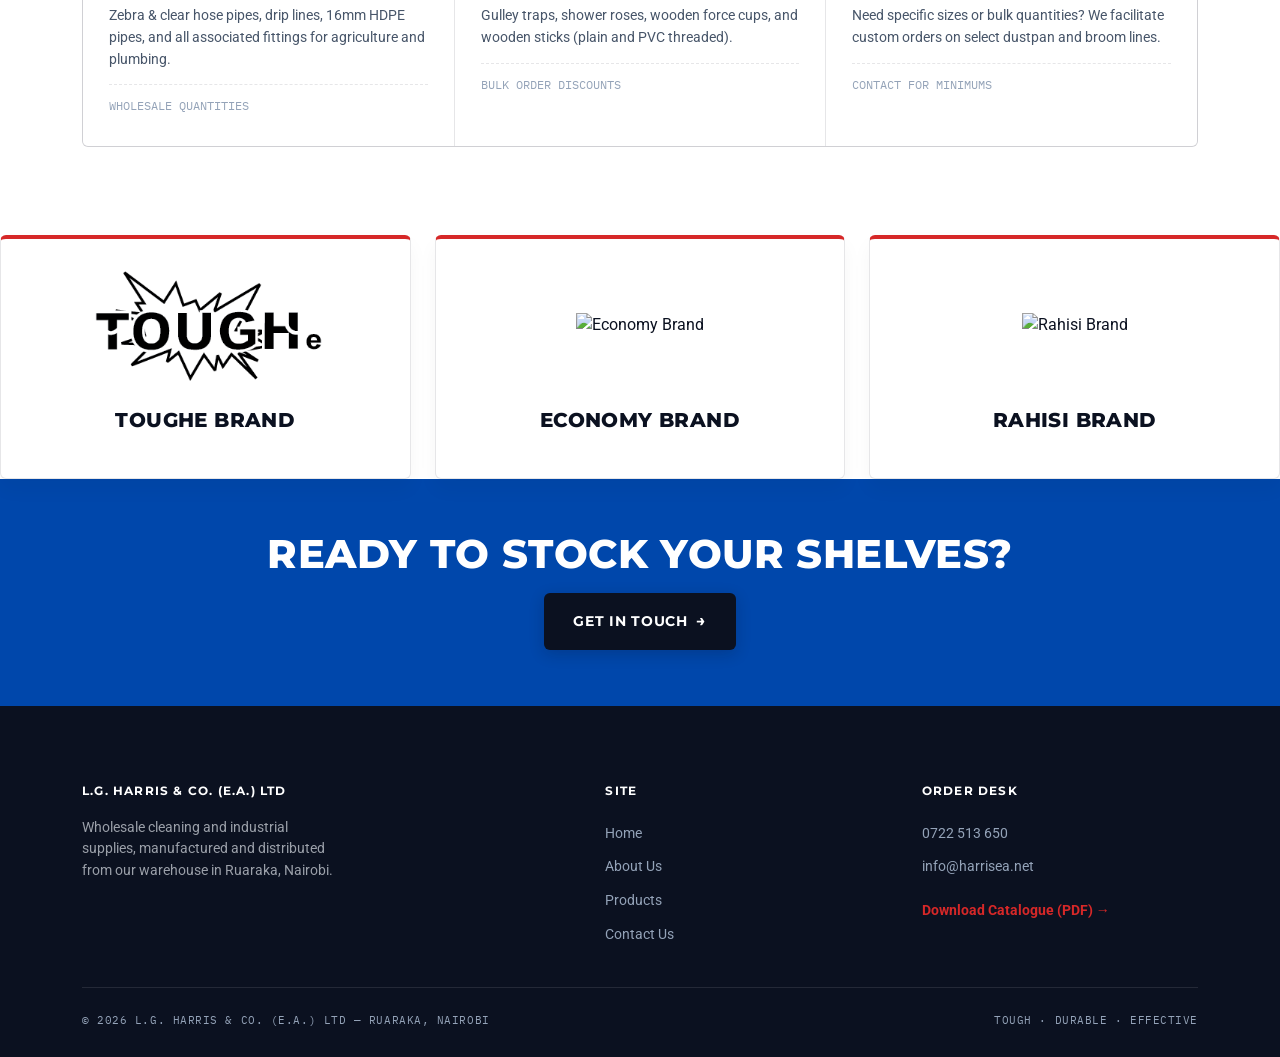
==== commit 01f52947: "Update index.html" ====
--- a/index.html
+++ b/index.html
@@ -170,11 +170,11 @@
         <h4>TOUGHe Brand</h4>
       </div>
       <div class="brand-card">
-        <div class="brand-logo"><img src="images/logo-economy.png" alt="Economy Brand"></div>
+        <div class="brand-logo"><img src="images/Pipeking logo.png" alt="Economy Brand"></div>
         <h4>Economy Brand</h4>
       </div>
       <div class="brand-card">
-        <div class="brand-logo"><img src="images/logo-rahisi.png" alt="Rahisi Brand"></div>
+        <div class="brand-logo"><img src="images/al.gi logo.png" alt="Rahisi Brand"></div>
         <h4>Rahisi Brand</h4>
       </div>
     </div>
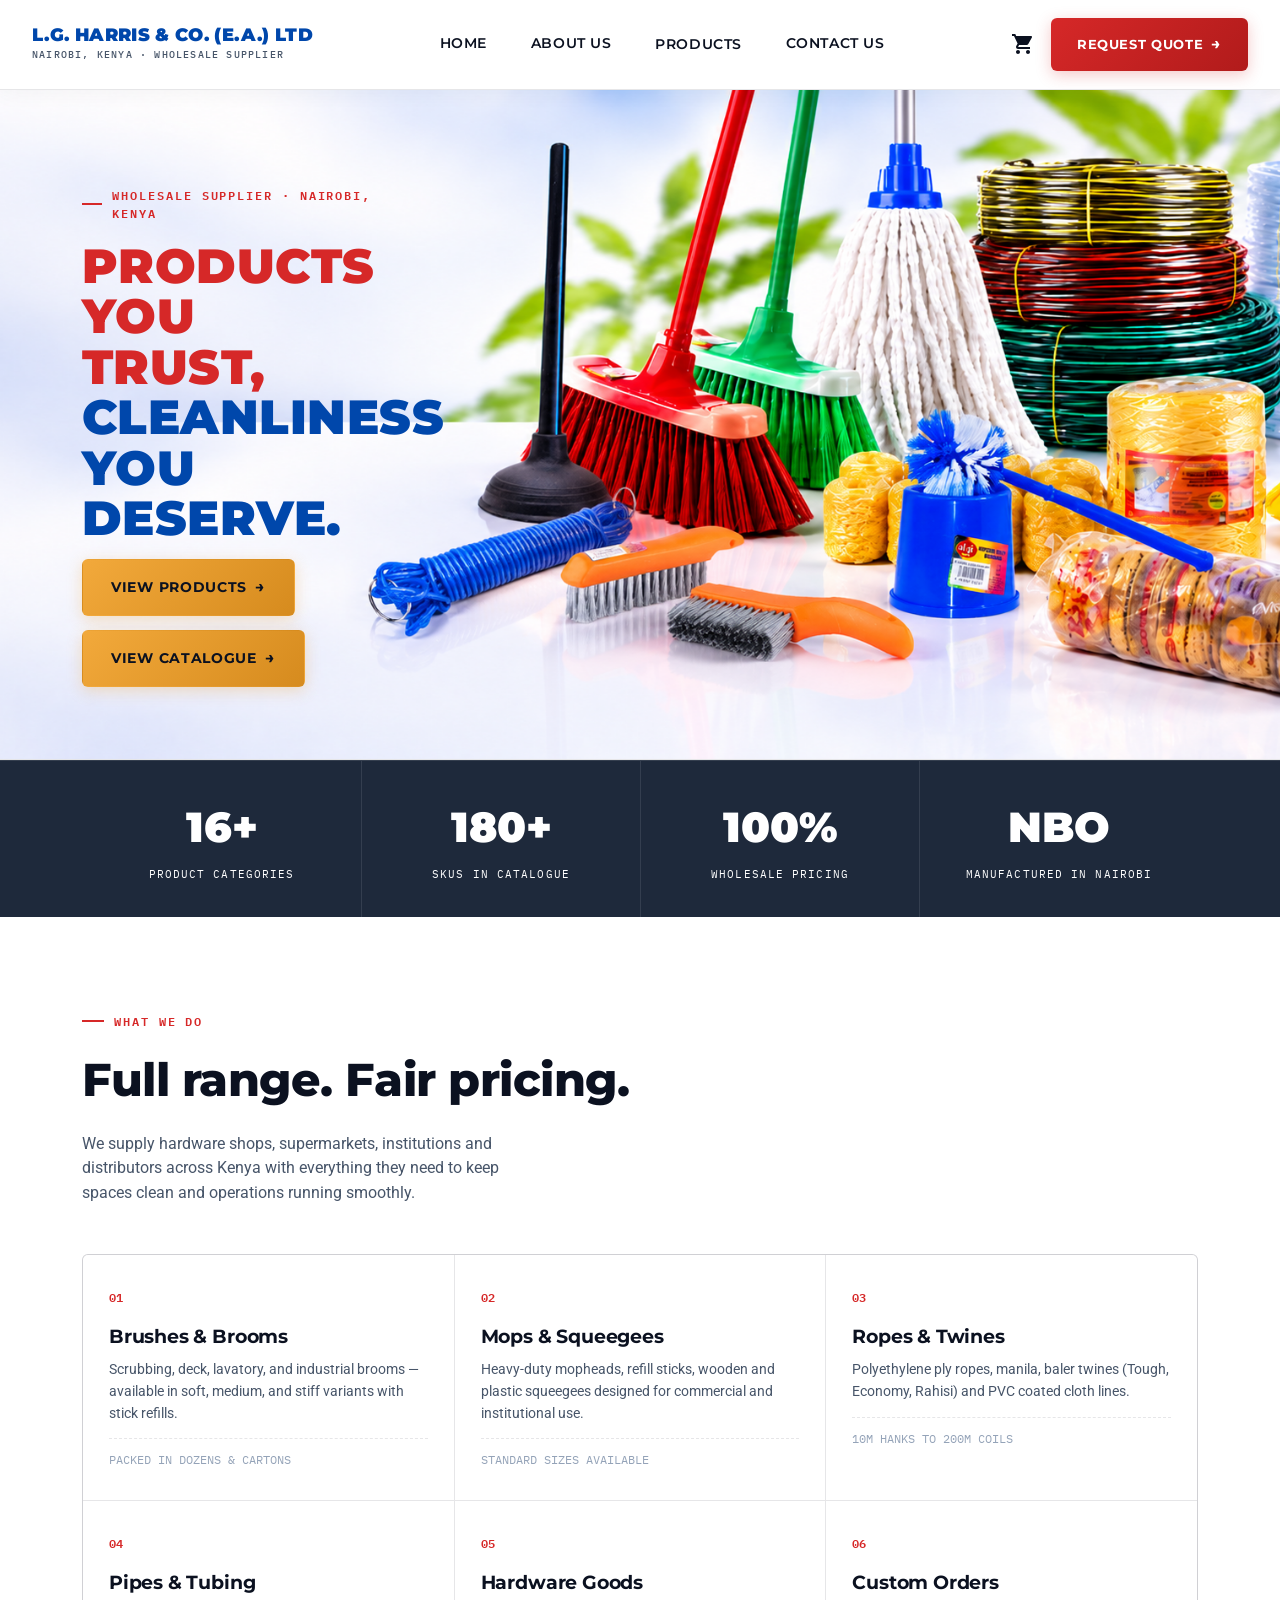
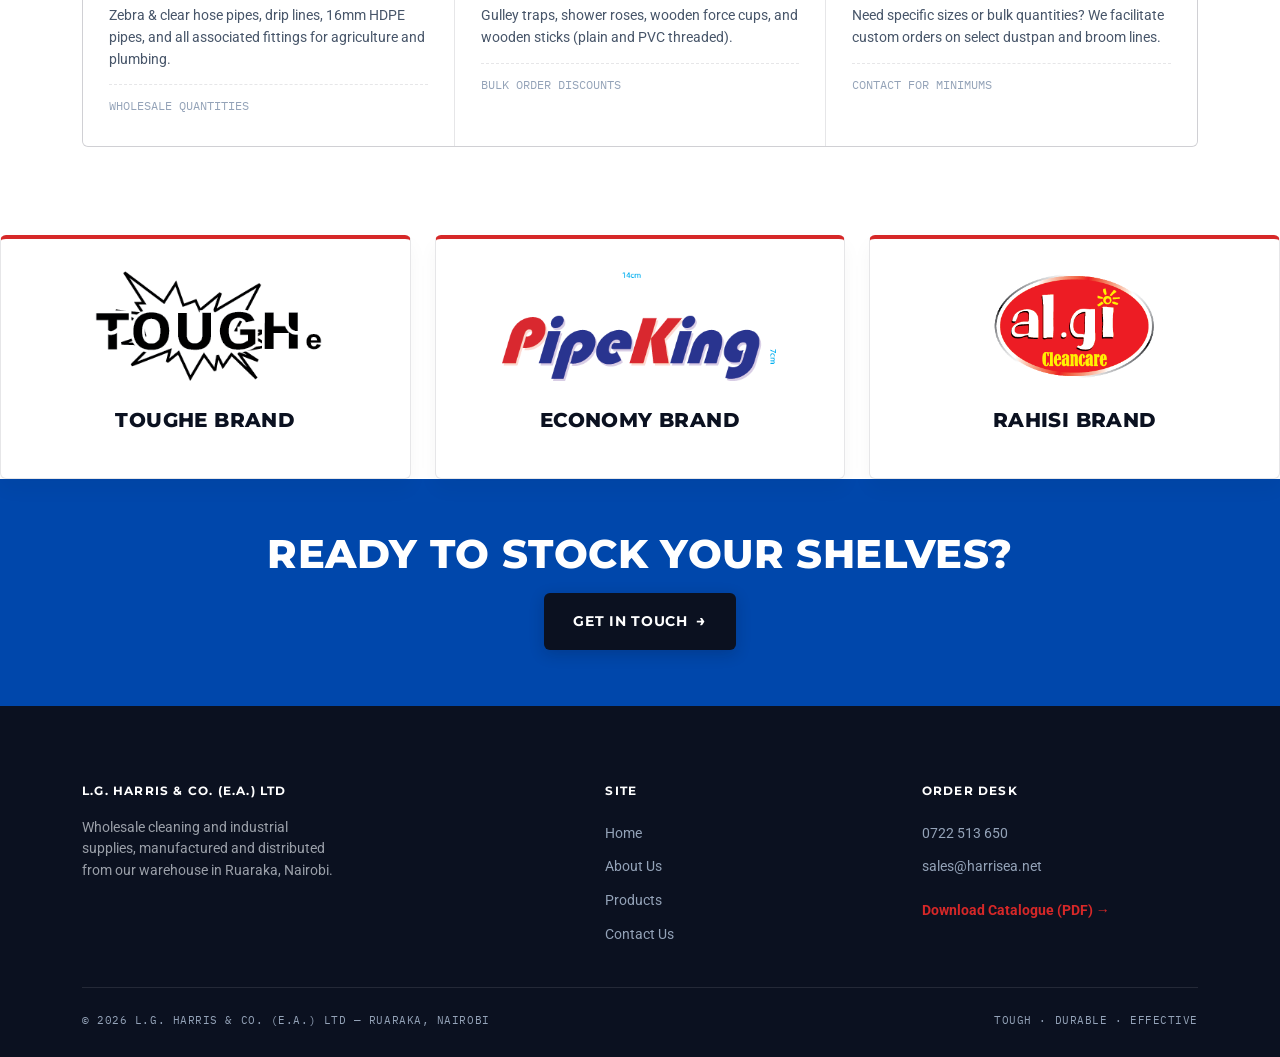
==== commit a3b7113f: "Update index.html" ====
--- a/index.html
+++ b/index.html
@@ -170,11 +170,11 @@
         <h4>TOUGHe Brand</h4>
       </div>
       <div class="brand-card">
-        <div class="brand-logo"><img src="images/Pipeking logo.png" alt="Economy Brand"></div>
+        <div class="brand-logo"><img src="images/logo-economy.png" alt="Economy Brand"></div>
         <h4>Economy Brand</h4>
       </div>
       <div class="brand-card">
-        <div class="brand-logo"><img src="images/al.gi logo.png" alt="Rahisi Brand"></div>
+        <div class="brand-logo"><img src="images/logo-rahisi.png" alt="Rahisi Brand"></div>
         <h4>Rahisi Brand</h4>
       </div>
     </div>
@@ -205,7 +205,7 @@
       <div>
         <h5>Order Desk</h5>
         <a href="tel:+254722513650">0722 513 650</a>
-        <a href="mailto:info@harrisea.net">info@harrisea.net</a>
+        <a href="mailto:sales@harrisea.net">sales@harrisea.net</a>
         <a href="catalogue.pdf" target="_blank" style="margin-top:10px; color:var(--red); font-weight:700;">Download Catalogue (PDF) →</a>
       </div>
     </div>
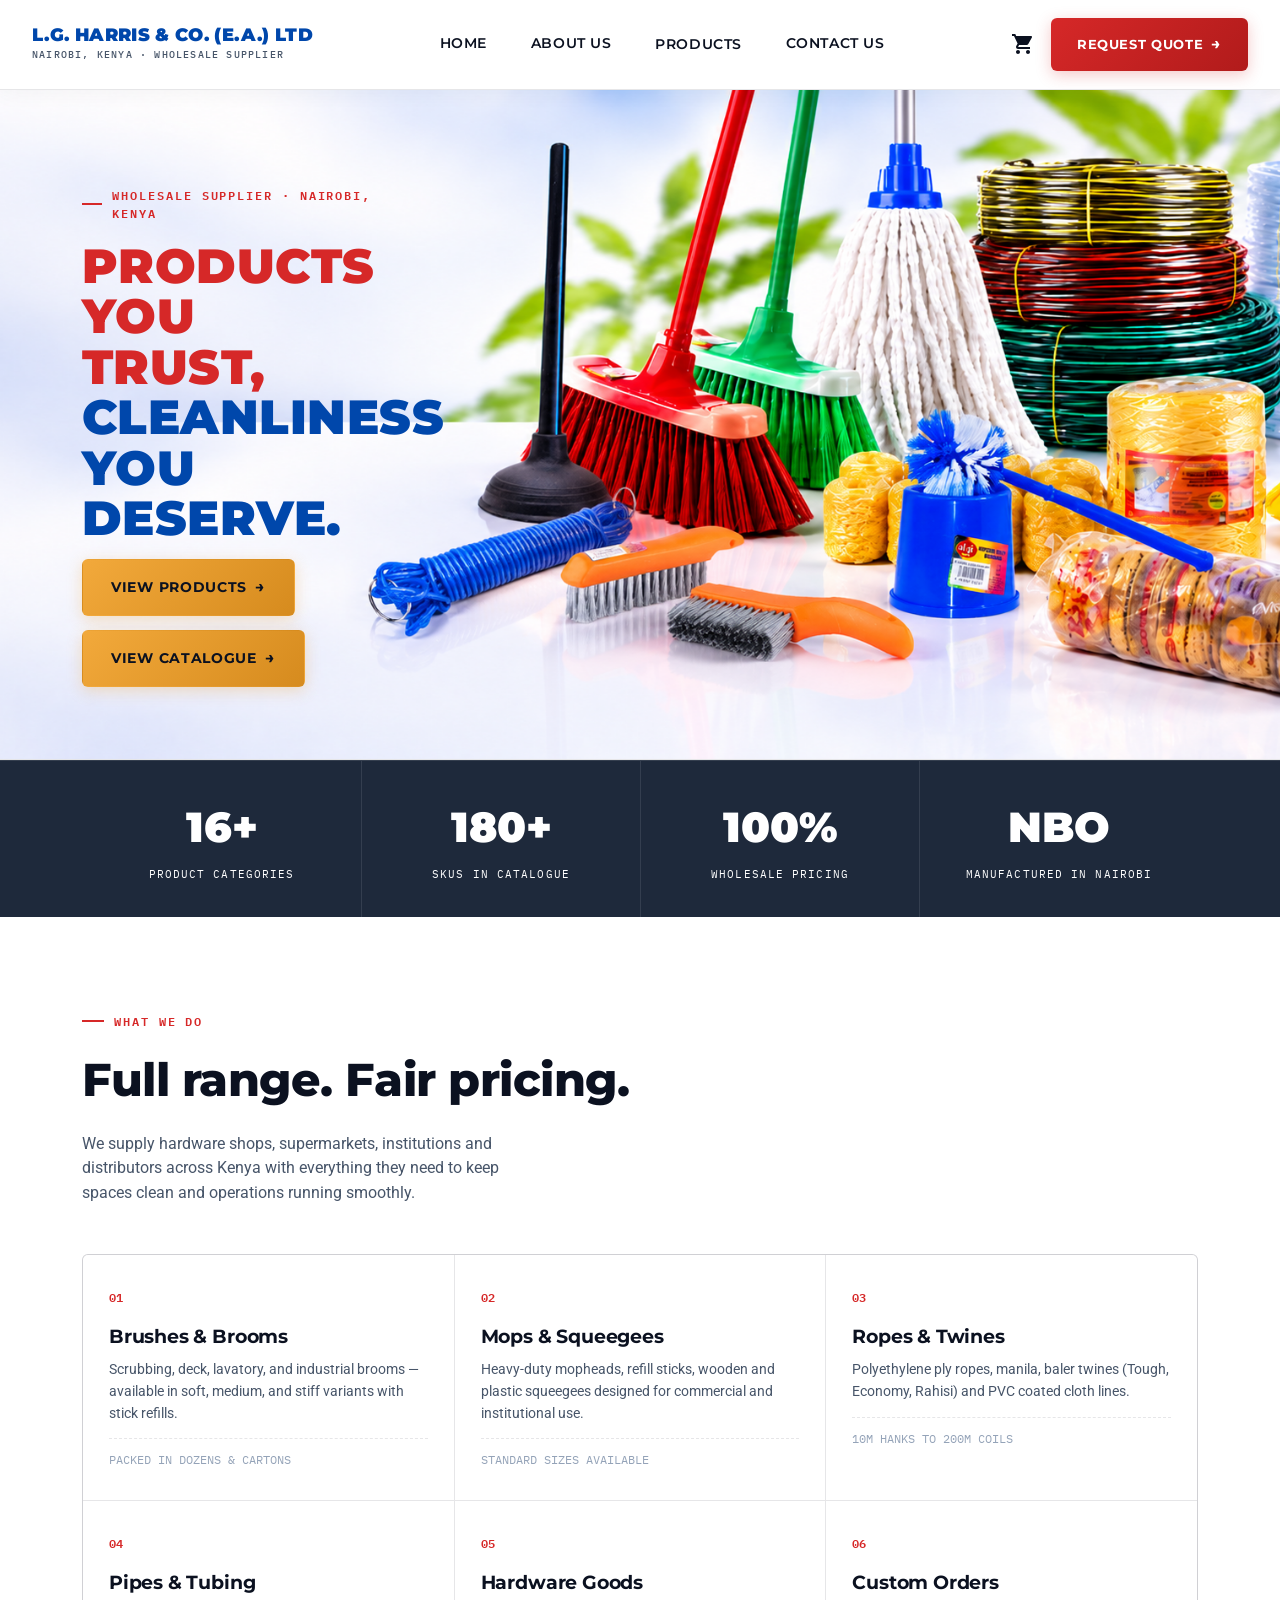
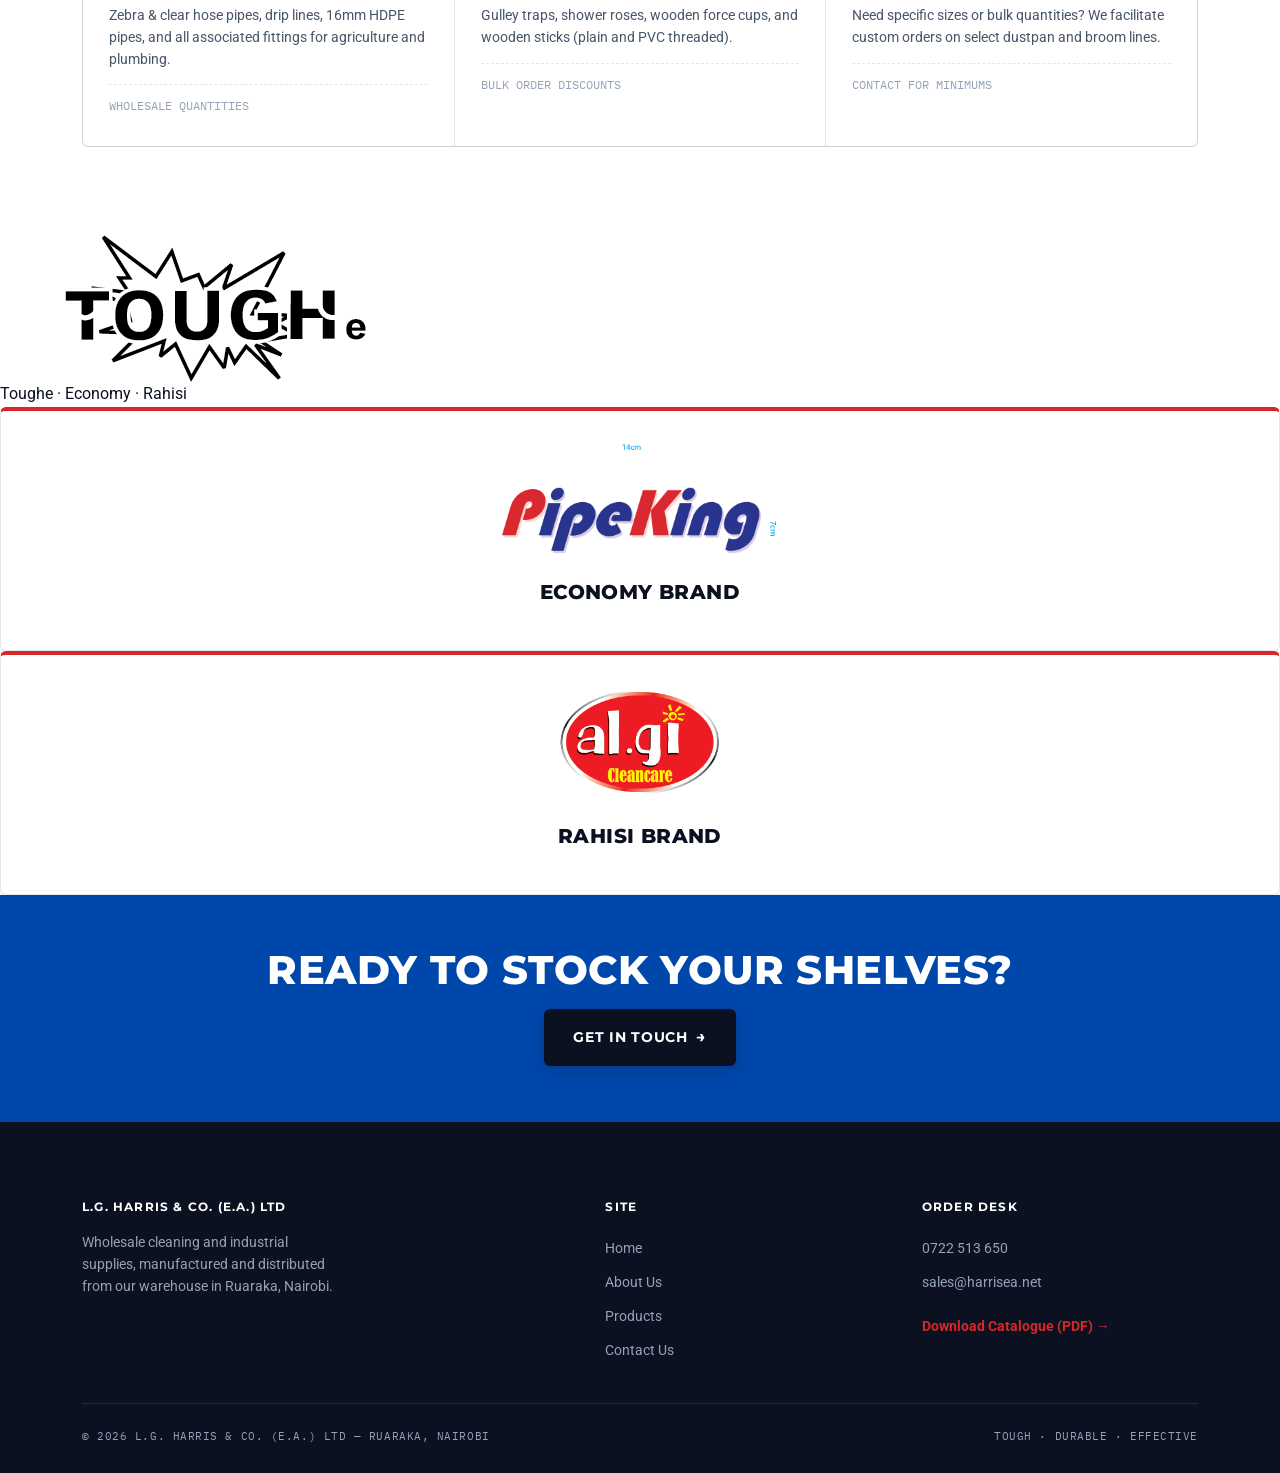
==== commit 3fbe142c: "Update index.html" ====
--- a/index.html
+++ b/index.html
@@ -164,11 +164,18 @@
   </div>
 </section>
 
-        <div class="brand-row reveal">
-      <div class="brand-card">
-        <div class="brand-logo"><img src="images/logo-toughe.png" alt="TOUGHe Brand"></div>
-        <h4>TOUGHe Brand</h4>
-      </div>
+           <div class="brand-unified reveal">
+      <div class="brand-logo-main">
+        <img src="images/logo-toughe.png" alt="TOUGHe">
+      </div>
+      <div class="brand-names">
+        <span>Toughe</span>
+        <span class="divider">·</span>
+        <span>Economy</span>
+        <span class="divider">·</span>
+        <span>Rahisi</span>
+      </div>
+    </div>
       <div class="brand-card">
         <div class="brand-logo"><img src="images/logo-economy.png" alt="Economy Brand"></div>
         <h4>Economy Brand</h4>
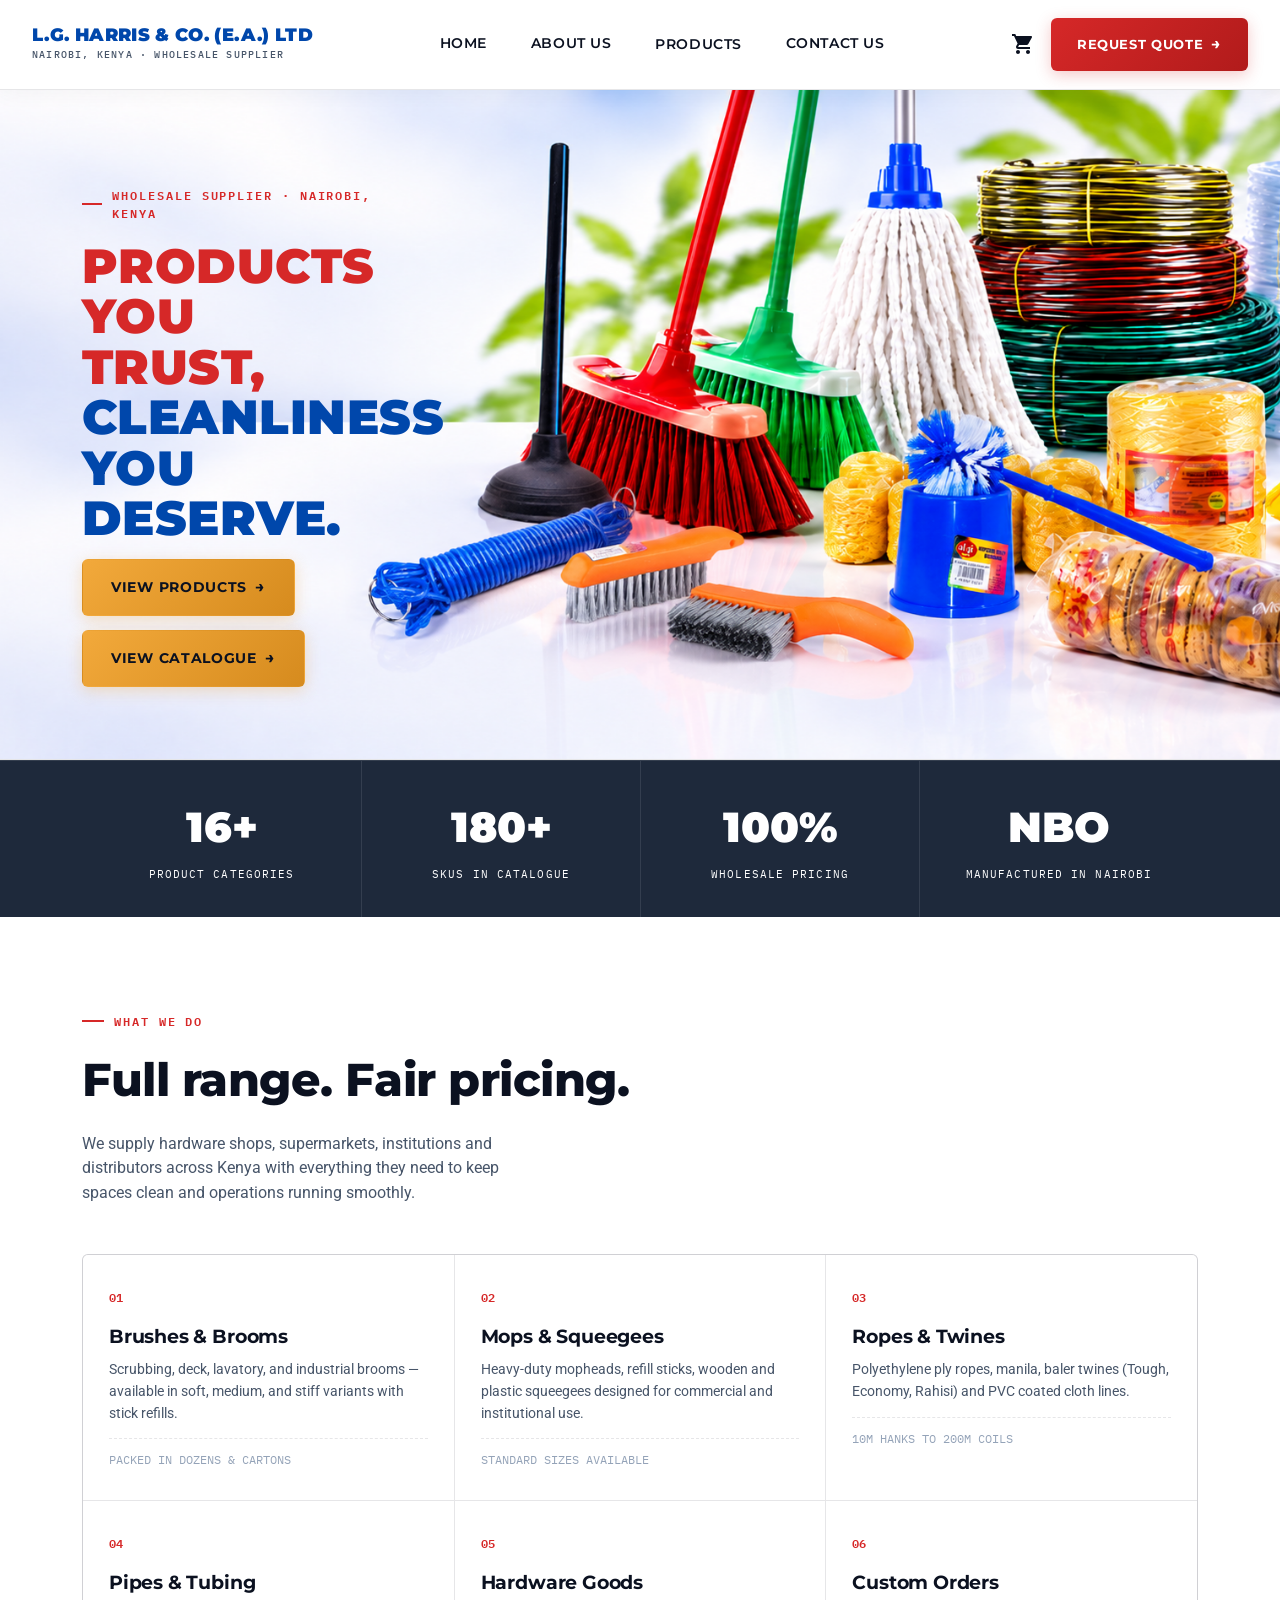
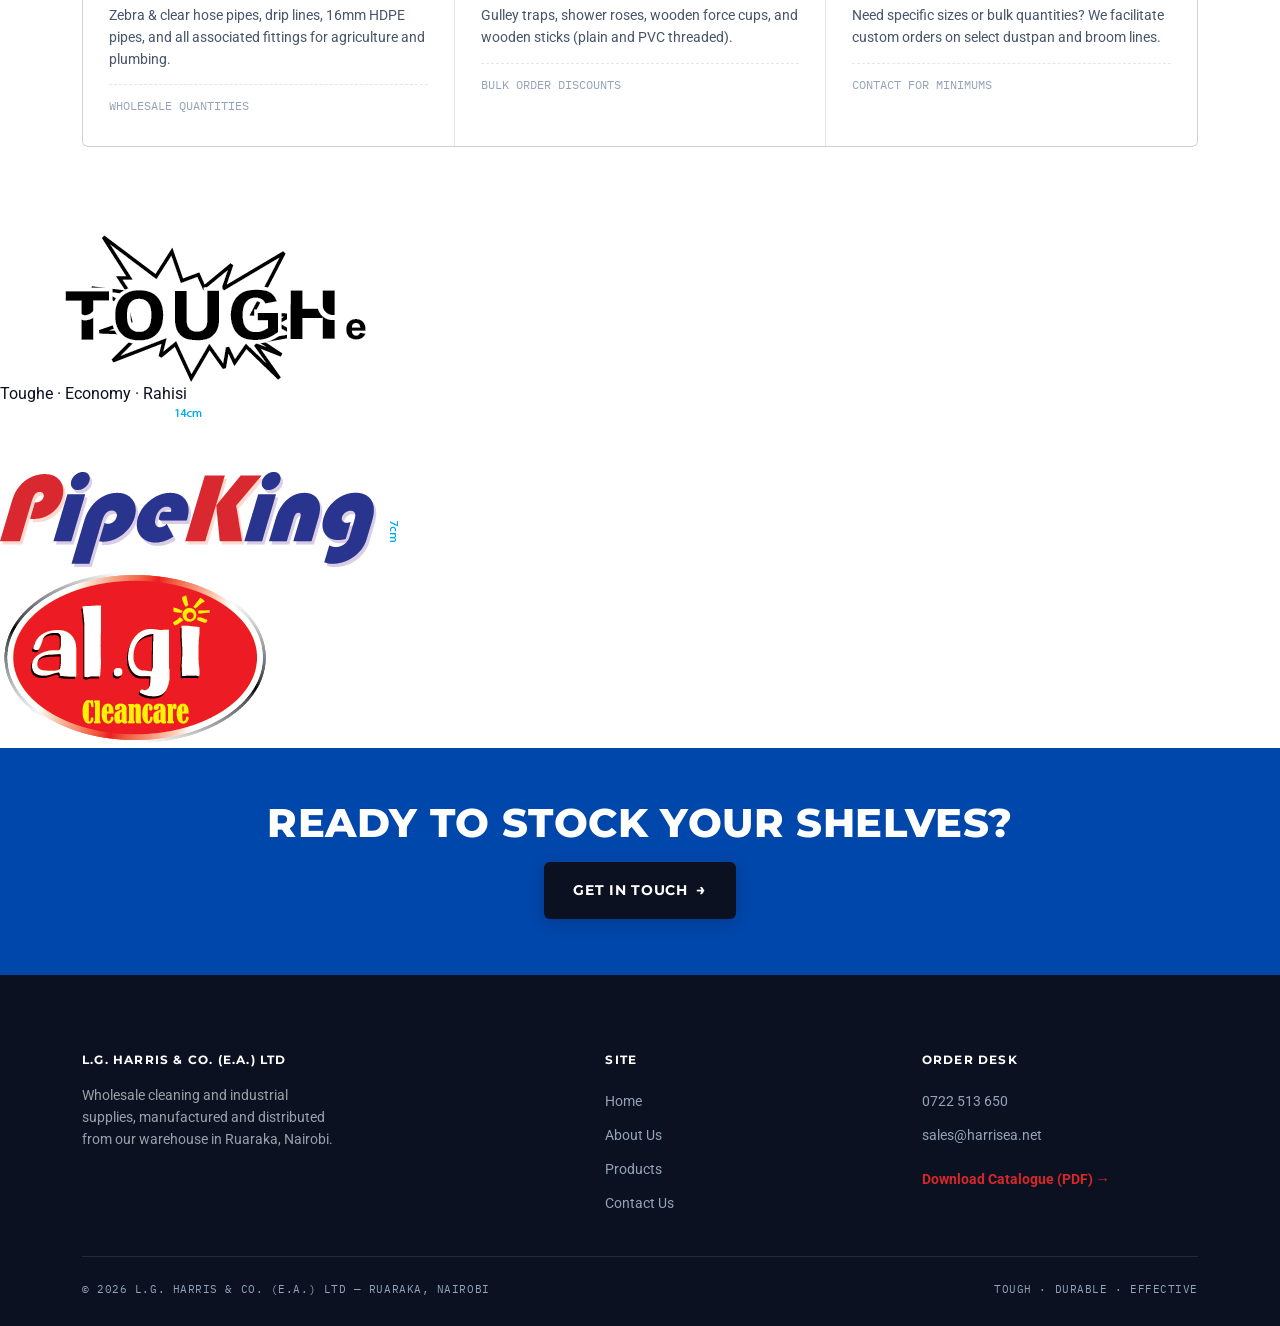
==== commit cd143bbe: "Remove brand names from brand cards Removed brand names from the brand cards in index.html." ====
--- a/index.html
+++ b/index.html
@@ -178,12 +178,10 @@
     </div>
       <div class="brand-card">
         <div class="brand-logo"><img src="images/logo-economy.png" alt="Economy Brand"></div>
-        <h4>Economy Brand</h4>
-      </div>
+       </div>
       <div class="brand-card">
         <div class="brand-logo"><img src="images/logo-rahisi.png" alt="Rahisi Brand"></div>
-        <h4>Rahisi Brand</h4>
-      </div>
+        </div>
     </div>
     
 </section>
--- a/styles.css
+++ b/styles.css
@@ -152,47 +152,60 @@
 .line-list li{ display:flex; align-items:baseline; gap:10px; font-family:'Montserrat', sans-serif; font-size:14.5px; font-weight:600; padding:11px 0; border-bottom:1px dashed var(--line); text-transform:uppercase; letter-spacing:0.01em; }
 .line-list li::before{ content:"—"; color:var(--red); font-weight:700; flex-shrink:0; }
 
-/* BRANDS */
-.brand-row{ display:grid; grid-template-columns:repeat(3,1fr); gap:24px; }
-.brand-card{ 
-  background:#FFFFFF !important; /* Forces white background, overriding any cache */
-  color:var(--blue); 
-  padding:32px; 
-  border-radius:var(--radius); 
-  border: 1px solid var(--line);
-  box-shadow: 0 10px 20px rgba(11,17,32,0.04);
-  text-align: center; 
-  transition: transform 0.3s ease, box-shadow 0.3s ease;
-  border-top: 4px solid var(--red); /* Red accent line at top */
-}
-.brand-card:hover { 
-  transform: translateY(-4px); 
-  box-shadow: 0 14px 28px rgba(11,17,32,0.08); 
-}
-.brand-logo { 
-  width: 100%; 
-  height: 110px; 
-  margin-bottom: 24px; 
-  background: transparent !important; /* No grey box */
-  border: none;
-  border-radius: 0;
-  overflow: hidden; 
-  display: flex; 
-  align-items: center; 
-  justify-content: center; 
-  padding: 0;
-}
-.brand-logo img { 
-  width: auto;
-  max-width: 100%; 
-  max-height: 100%; 
-  height: auto;
-  object-fit: contain; 
-  object-position: center;
-}
-.brand-card h4{ font-family:'Montserrat', sans-serif; font-weight:800; font-size:20px; text-transform:uppercase; letter-spacing:0.02em; margin-bottom:10px; color: var(--blue); }
-.brand-card p{ color:var(--steel); font-size:14px; }
-
+/* BRANDS - Unified showcase */
+.brand-showcase {
+  display: flex;
+  flex-direction: column;
+  align-items: center;
+  justify-content: center;
+  gap: 28px;
+  padding: 20px 0 10px;
+}
+.brand-showcase-logo {
+  display: flex;
+  align-items: center;
+  justify-content: center;
+  height: 140px;
+  max-width: 320px;
+  width: 100%;
+}
+.brand-showcase-logo img {
+  max-height: 100%;
+  max-width: 100%;
+  object-fit: contain;
+  filter: brightness(0) invert(1); /* Makes logo white to match dark background */
+}
+.brand-showcase-names {
+  display: flex;
+  align-items: center;
+  justify-content: center;
+  gap: 16px;
+  flex-wrap: wrap;
+}
+.brand-showcase-names span {
+  font-family: 'Montserrat', sans-serif;
+  font-weight: 700;
+  font-size: clamp(18px, 2.5vw, 24px);
+  text-transform: uppercase;
+  letter-spacing: 0.08em;
+  color: #fff;
+}
+.brand-showcase-names span.dot {
+  color: var(--red);
+  font-weight: 700;
+  font-size: 16px;
+}
+
+/* Mobile */
+@media (max-width: 600px) {
+  .brand-showcase-names {
+    gap: 10px;
+  }
+  .brand-showcase-names span {
+    font-size: 16px;
+  }
+}
+}
 /* ABOUT */
 .about-grid{ display:grid; grid-template-columns:0.9fr 1.1fr; gap:64px; align-items:start; }
 .about-media{ aspect-ratio:3/4; background:var(--paper-dim); position:relative; overflow:hidden; border-radius:var(--radius); }
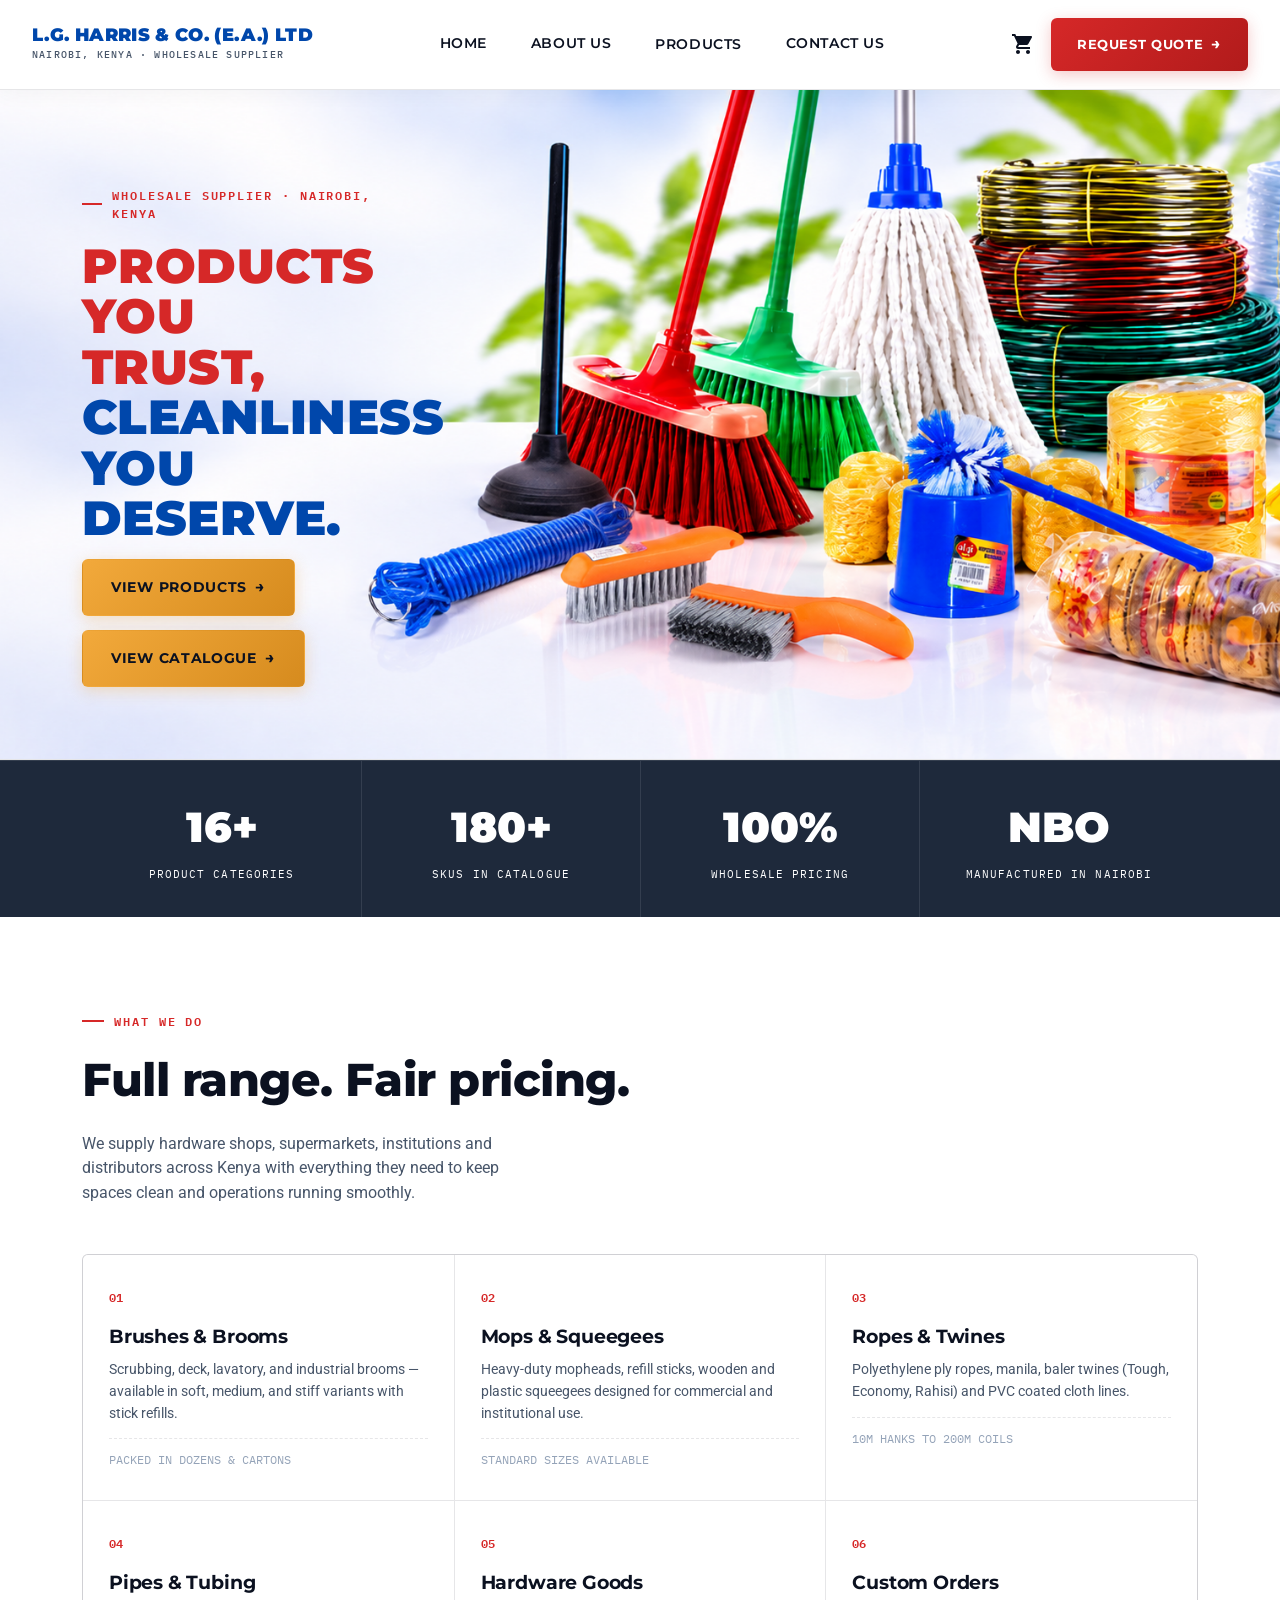
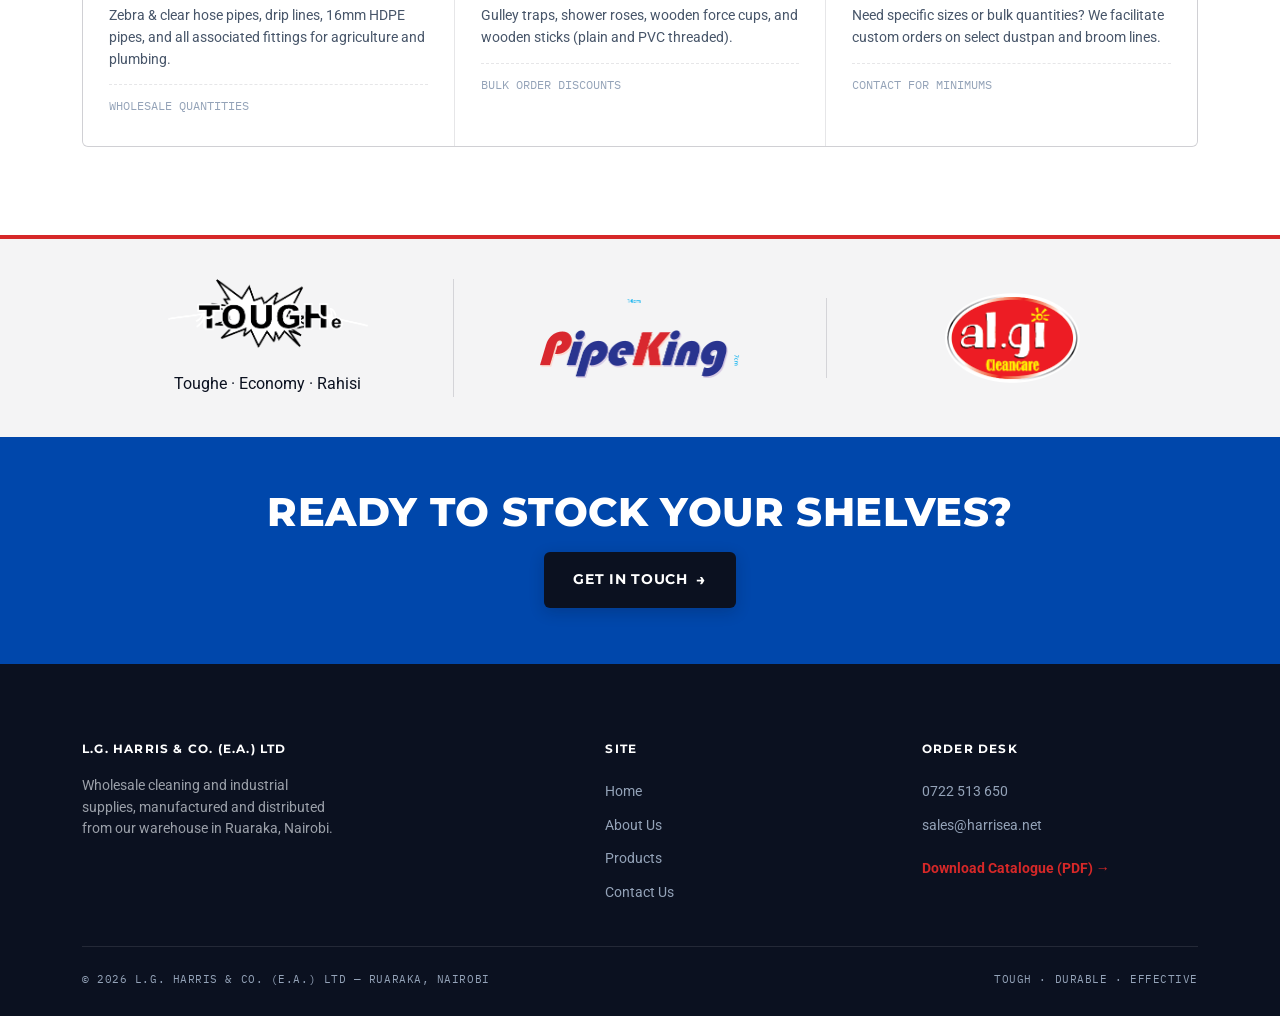
==== commit 06b75041: "Update index.html" ====
--- a/index.html
+++ b/index.html
@@ -164,25 +164,29 @@
   </div>
 </section>
 
-           <div class="brand-unified reveal">
-      <div class="brand-logo-main">
-        <img src="images/logo-toughe.png" alt="TOUGHe">
-      </div>
-      <div class="brand-names">
+  <section class="brand-strip">
+  <div class="brand-strip-inner">
+    <!-- TOUGHe logo WITH the 3 sub-names -->
+    <div class="brand-strip-col brand-has-names">
+      <img src="images/logo-toughe.png" alt="TOUGHe">
+      <div class="brand-sub-names">
         <span>Toughe</span>
-        <span class="divider">·</span>
+        <span class="sep">·</span>
         <span>Economy</span>
-        <span class="divider">·</span>
+        <span class="sep">·</span>
         <span>Rahisi</span>
       </div>
     </div>
-      <div class="brand-card">
-        <div class="brand-logo"><img src="images/logo-economy.png" alt="Economy Brand"></div>
-       </div>
-      <div class="brand-card">
-        <div class="brand-logo"><img src="images/logo-rahisi.png" alt="Rahisi Brand"></div>
-        </div>
-    </div>
+    <!-- Economy logo ONLY (no text) -->
+    <div class="brand-strip-col">
+      <img src="images/logo-economy.png" alt="Economy Brand">
+    </div>
+    <!-- Rahisi logo ONLY (no text) -->
+    <div class="brand-strip-col">
+      <img src="images/logo-rahisi.png" alt="Rahisi Brand">
+    </div>
+  </div>
+</section>
     
 </section>
 
--- a/styles.css
+++ b/styles.css
@@ -152,50 +152,61 @@
 .line-list li{ display:flex; align-items:baseline; gap:10px; font-family:'Montserrat', sans-serif; font-size:14.5px; font-weight:600; padding:11px 0; border-bottom:1px dashed var(--line); text-transform:uppercase; letter-spacing:0.01em; }
 .line-list li::before{ content:"—"; color:var(--red); font-weight:700; flex-shrink:0; }
 
-/* BRANDS - Unified showcase */
-.brand-showcase {
+/* BRANDS - Clean horizontal strip */
+.brand-strip {
+  border-top: 4px solid var(--red);
+  background: #f4f4f5;
+  padding: 40px 0;
+}
+.brand-strip-inner {
+  max-width: 1180px;
+  margin: 0 auto;
+  padding: 0 32px;
+  display: flex;
+  align-items: center;
+  justify-content: center;
+  gap: 0;
+}
+.brand-strip-col {
+  flex: 1;
   display: flex;
   flex-direction: column;
   align-items: center;
   justify-content: center;
-  gap: 28px;
-  padding: 20px 0 10px;
-}
-.brand-showcase-logo {
-  display: flex;
-  align-items: center;
-  justify-content: center;
-  height: 140px;
-  max-width: 320px;
-  width: 100%;
-}
-.brand-showcase-logo img {
-  max-height: 100%;
-  max-width: 100%;
+  gap: 24px;
+  padding: 0 20px;
+  text-align: center;
+}
+.brand-strip-col:not(:last-child) {
+  border-right: 1px solid #d4d4d8;
+}
+.brand-strip-col img {
+  max-height: 90px;
+  max-width: 200px;
   object-fit: contain;
-  filter: brightness(0) invert(1); /* Makes logo white to match dark background */
-}
-.brand-showcase-names {
-  display: flex;
-  align-items: center;
-  justify-content: center;
-  gap: 16px;
-  flex-wrap: wrap;
-}
-.brand-showcase-names span {
+}
+.brand-strip-label {
   font-family: 'Montserrat', sans-serif;
   font-weight: 700;
-  font-size: clamp(18px, 2.5vw, 24px);
+  font-size: 13px;
+  letter-spacing: 0.1em;
   text-transform: uppercase;
-  letter-spacing: 0.08em;
-  color: #fff;
-}
-.brand-showcase-names span.dot {
-  color: var(--red);
-  font-weight: 700;
-  font-size: 16px;
-}
-
+  color: #111827;
+}
+@media (max-width: 700px) {
+  .brand-strip-inner {
+    flex-direction: column;
+    gap: 32px;
+  }
+  .brand-strip-col:not(:last-child) {
+    border-right: none;
+    border-bottom: 1px solid #d4d4d8;
+    padding-bottom: 32px;
+  }
+  .brand-strip-col img {
+    max-height: 70px;
+  }
+}
 /* Mobile */
 @media (max-width: 600px) {
   .brand-showcase-names {
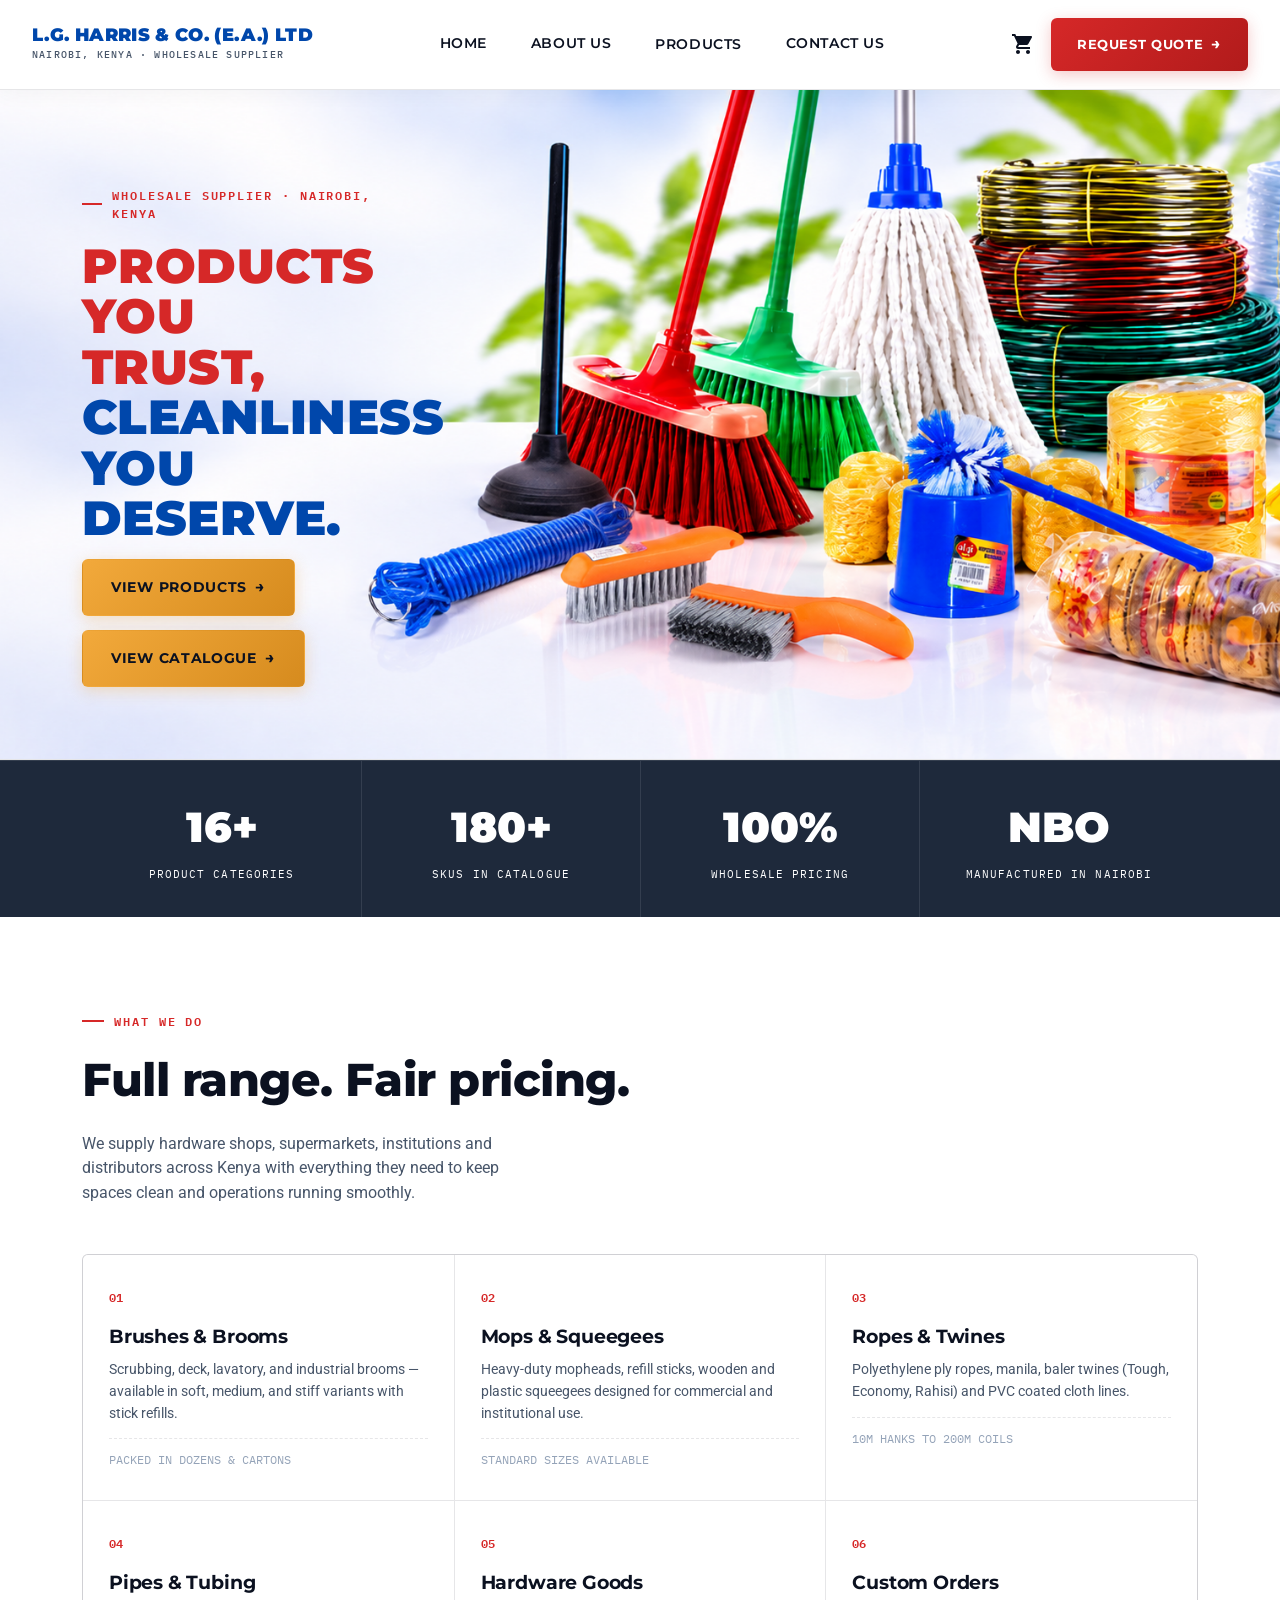
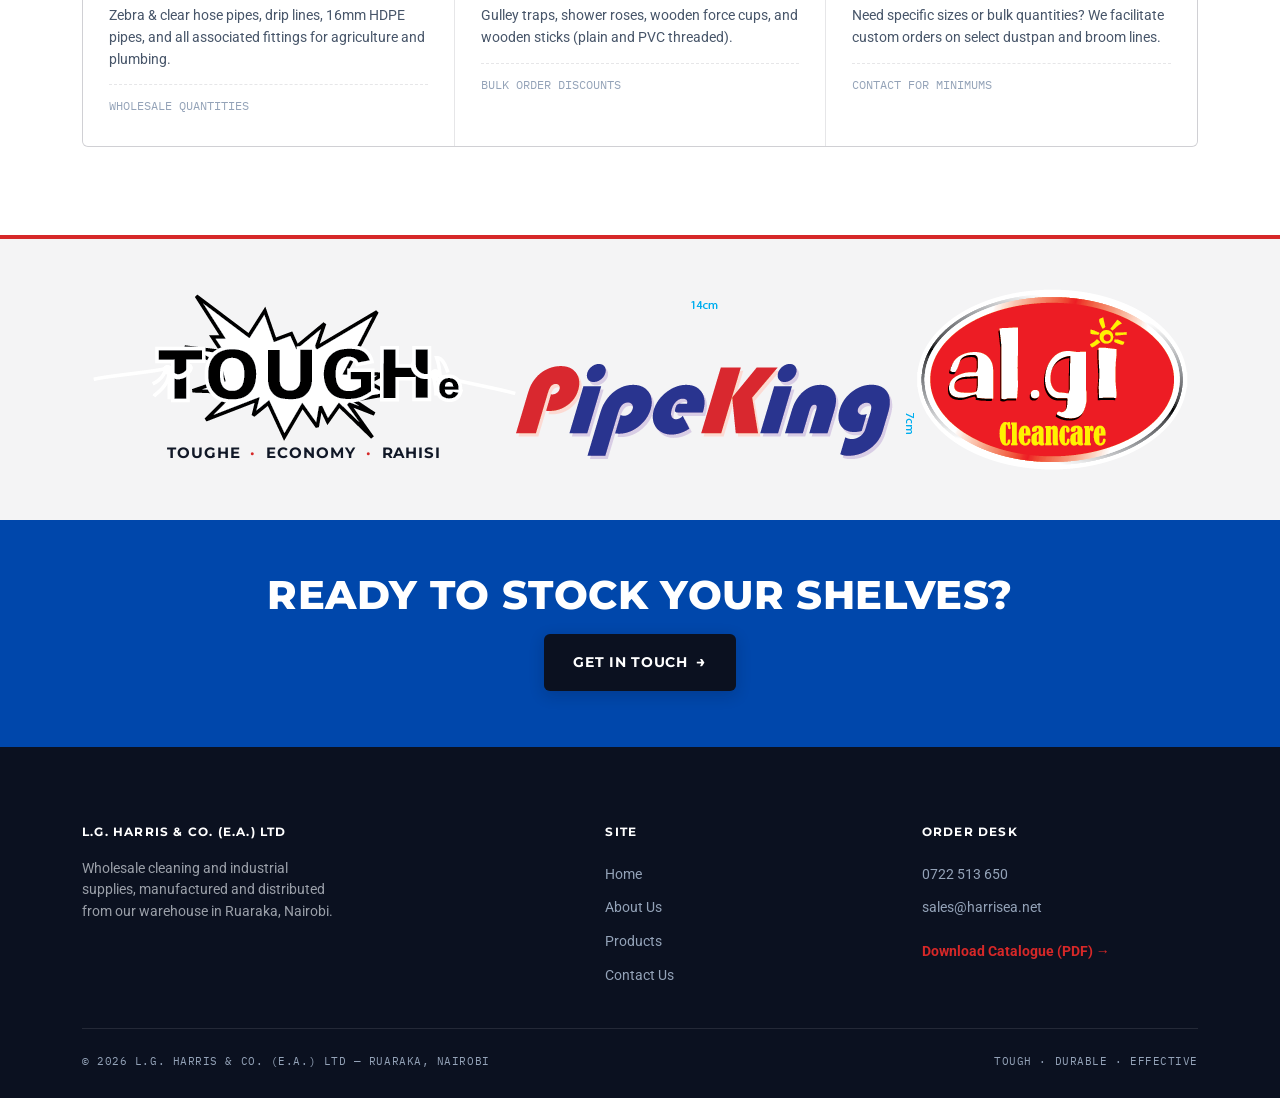
==== commit 7862d0e6: "Update index.html" ====
--- a/index.html
+++ b/index.html
@@ -166,8 +166,8 @@
 
   <section class="brand-strip">
   <div class="brand-strip-inner">
-    <!-- TOUGHe logo WITH the 3 sub-names -->
-    <div class="brand-strip-col brand-has-names">
+    <!-- TOUGHe card WITH sub-names -->
+    <div class="brand-card-box">
       <img src="images/logo-toughe.png" alt="TOUGHe">
       <div class="brand-sub-names">
         <span>Toughe</span>
@@ -177,12 +177,12 @@
         <span>Rahisi</span>
       </div>
     </div>
-    <!-- Economy logo ONLY (no text) -->
-    <div class="brand-strip-col">
+    <!-- Economy card — logo only -->
+    <div class="brand-card-box">
       <img src="images/logo-economy.png" alt="Economy Brand">
     </div>
-    <!-- Rahisi logo ONLY (no text) -->
-    <div class="brand-strip-col">
+    <!-- Rahisi card — logo only -->
+    <div class="brand-card-box">
       <img src="images/logo-rahisi.png" alt="Rahisi Brand">
     </div>
   </div>
--- a/styles.css
+++ b/styles.css
@@ -156,7 +156,7 @@
 .brand-strip {
   border-top: 4px solid var(--red);
   background: #f4f4f5;
-  padding: 40px 0;
+  padding: 50px 0;
 }
 .brand-strip-inner {
   max-width: 1180px;
@@ -165,7 +165,6 @@
   display: flex;
   align-items: center;
   justify-content: center;
-  gap: 0;
 }
 .brand-strip-col {
   flex: 1;
@@ -173,39 +172,56 @@
   flex-direction: column;
   align-items: center;
   justify-content: center;
-  gap: 24px;
-  padding: 0 20px;
+  padding: 0 30px;
   text-align: center;
 }
 .brand-strip-col:not(:last-child) {
   border-right: 1px solid #d4d4d8;
 }
 .brand-strip-col img {
-  max-height: 90px;
-  max-width: 200px;
+  max-height: 100px;
+  max-width: 220px;
   object-fit: contain;
 }
-.brand-strip-label {
+/* Only TOUGHe column gets spacing for the sub-names */
+.brand-has-names img {
+  margin-bottom: 20px;
+}
+.brand-sub-names {
+  display: flex;
+  align-items: center;
+  justify-content: center;
+  gap: 10px;
+  flex-wrap: wrap;
+}
+.brand-sub-names span {
   font-family: 'Montserrat', sans-serif;
   font-weight: 700;
-  font-size: 13px;
-  letter-spacing: 0.1em;
+  font-size: 15px;
   text-transform: uppercase;
+  letter-spacing: 0.06em;
   color: #111827;
 }
+.brand-sub-names span.sep {
+  color: var(--red);
+  font-weight: 700;
+}
+
+/* Mobile: stack vertically */
 @media (max-width: 700px) {
   .brand-strip-inner {
     flex-direction: column;
-    gap: 32px;
+    gap: 36px;
   }
   .brand-strip-col:not(:last-child) {
     border-right: none;
     border-bottom: 1px solid #d4d4d8;
-    padding-bottom: 32px;
+    padding-bottom: 36px;
   }
   .brand-strip-col img {
-    max-height: 70px;
+    max-height: 80px;
   }
+
 }
 /* Mobile */
 @media (max-width: 600px) {
